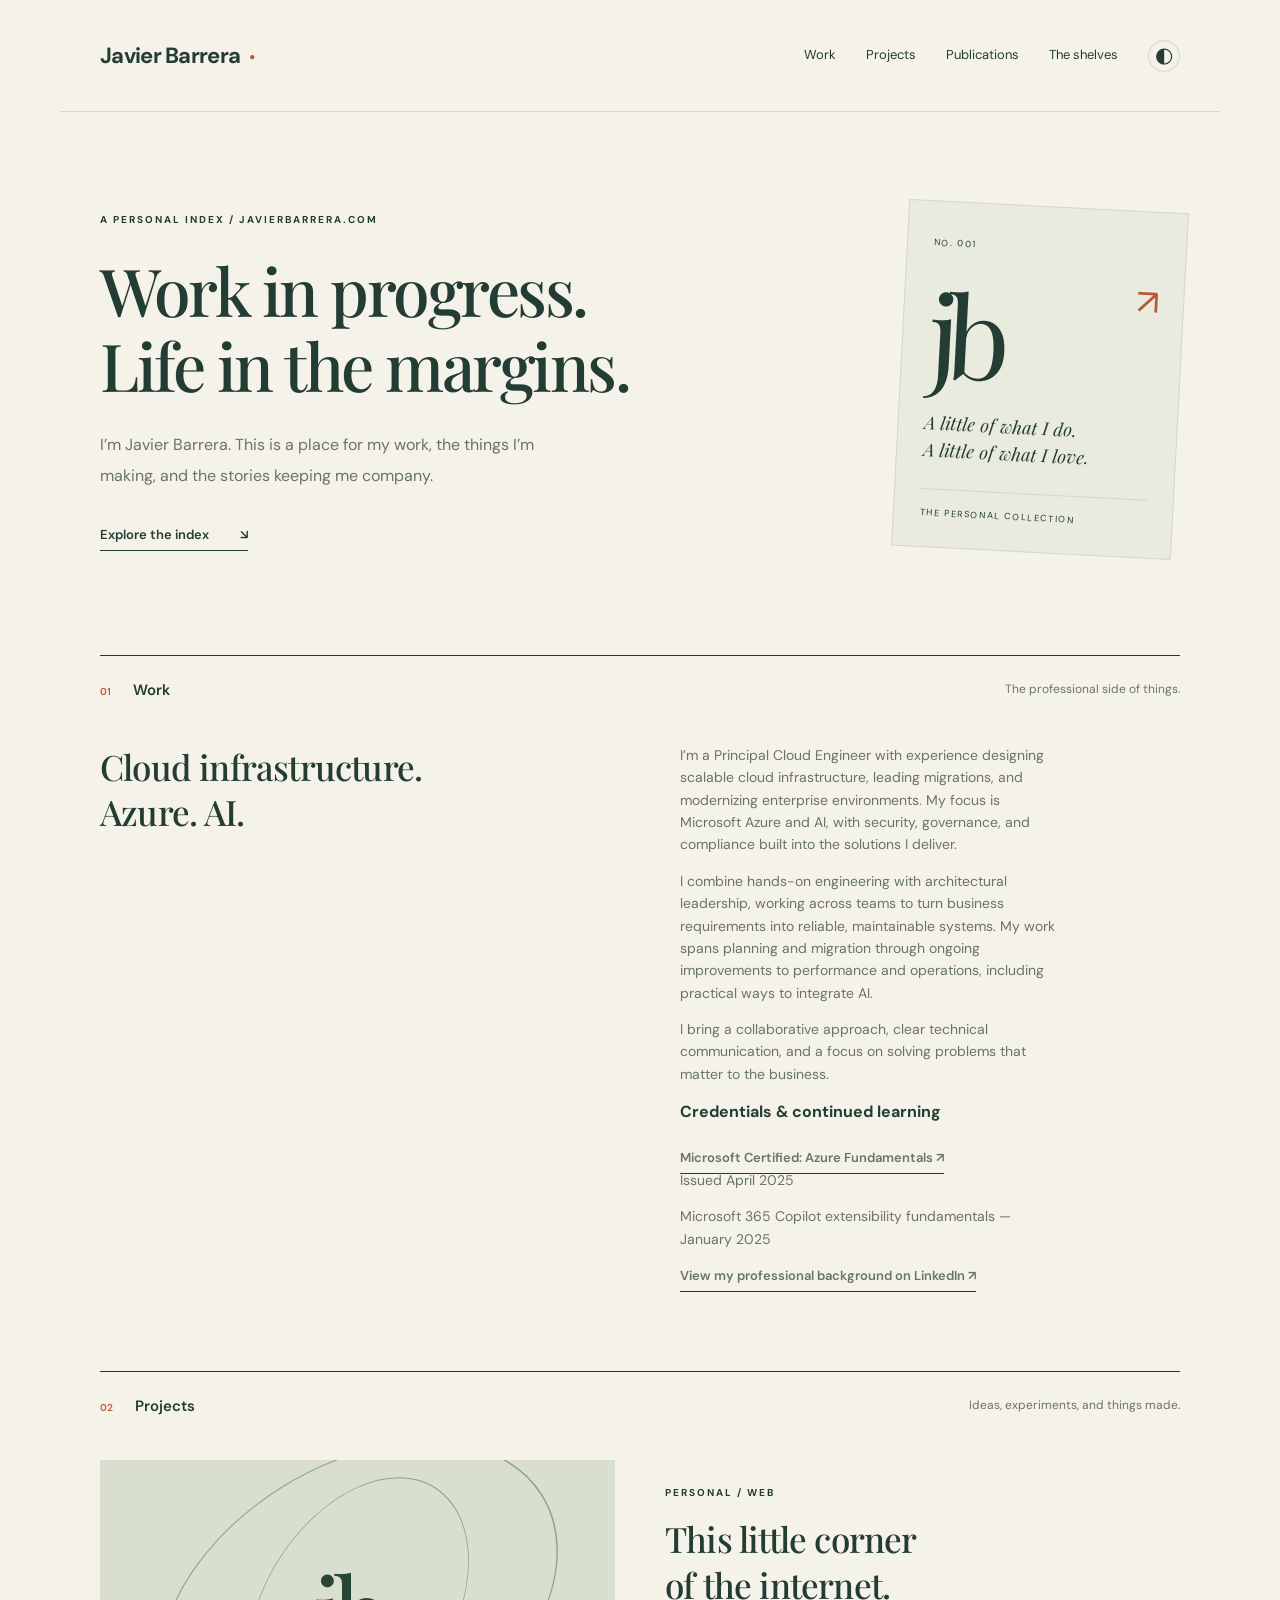
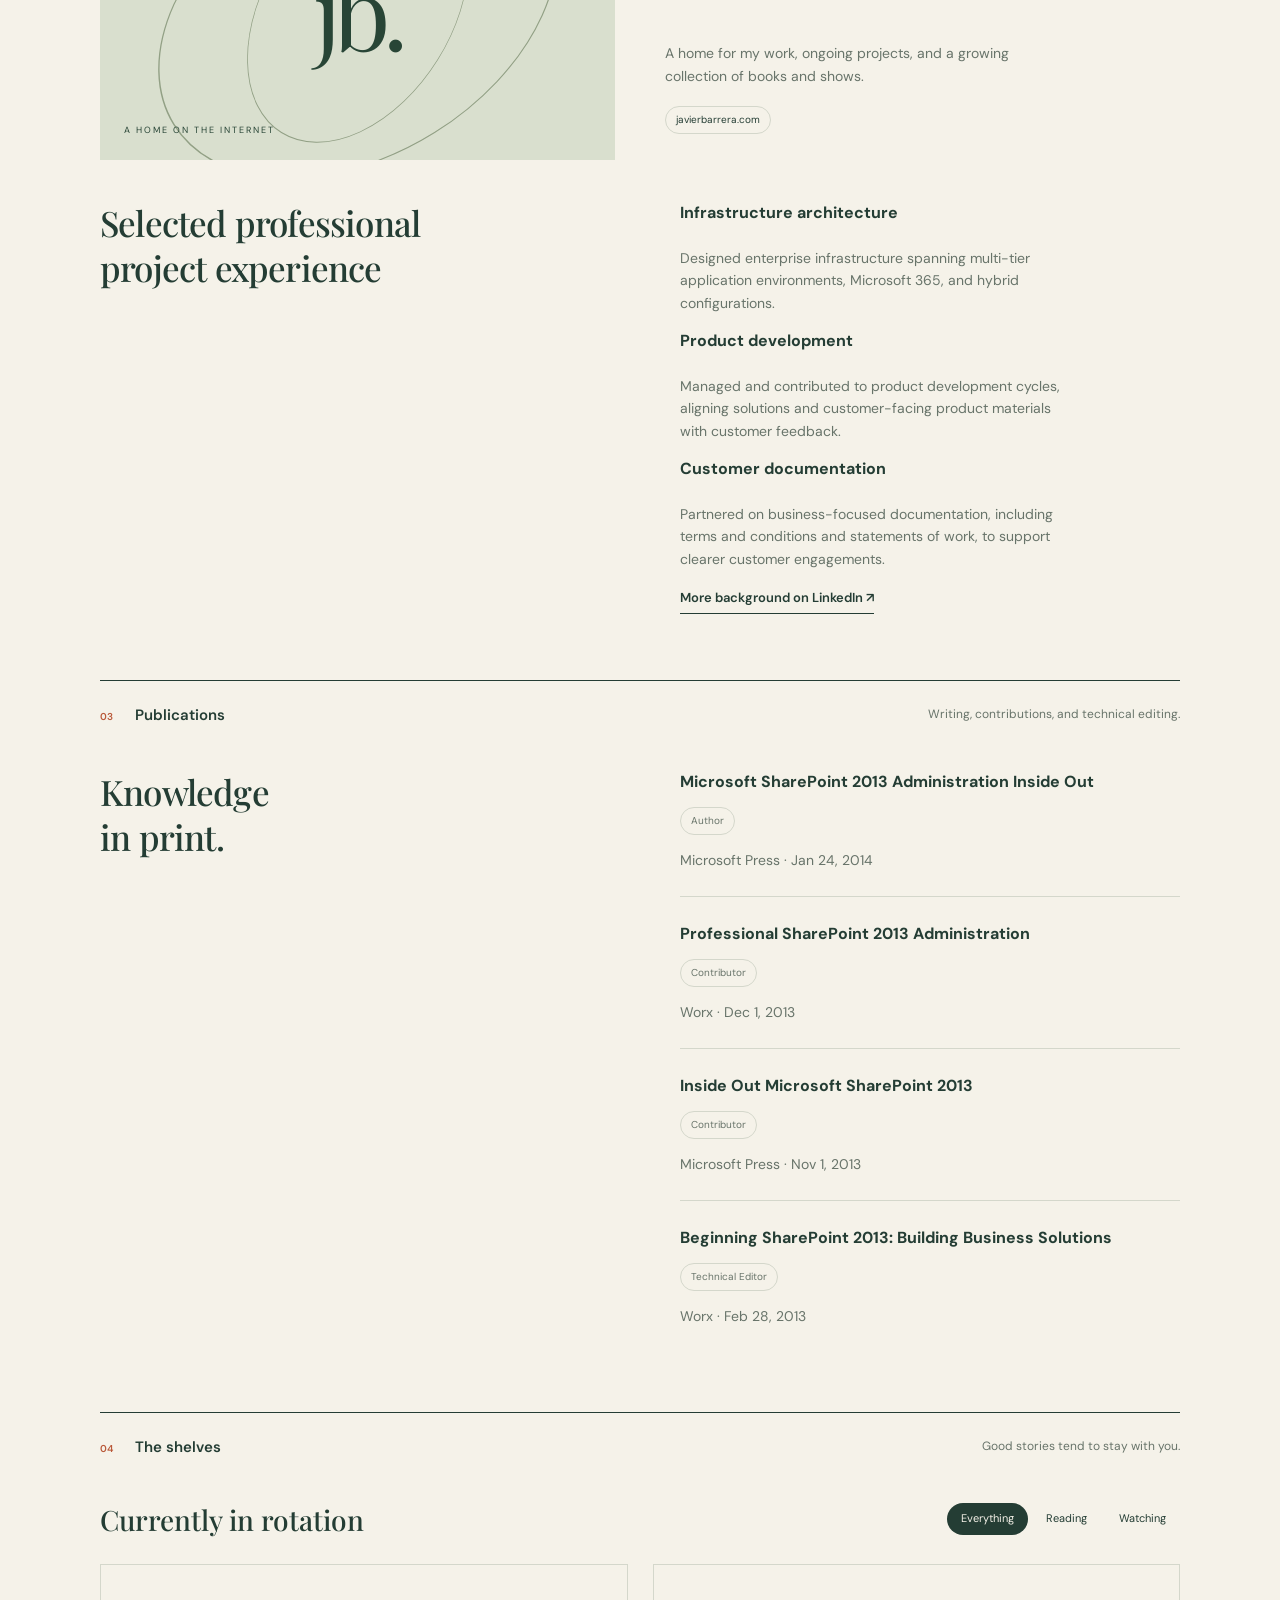
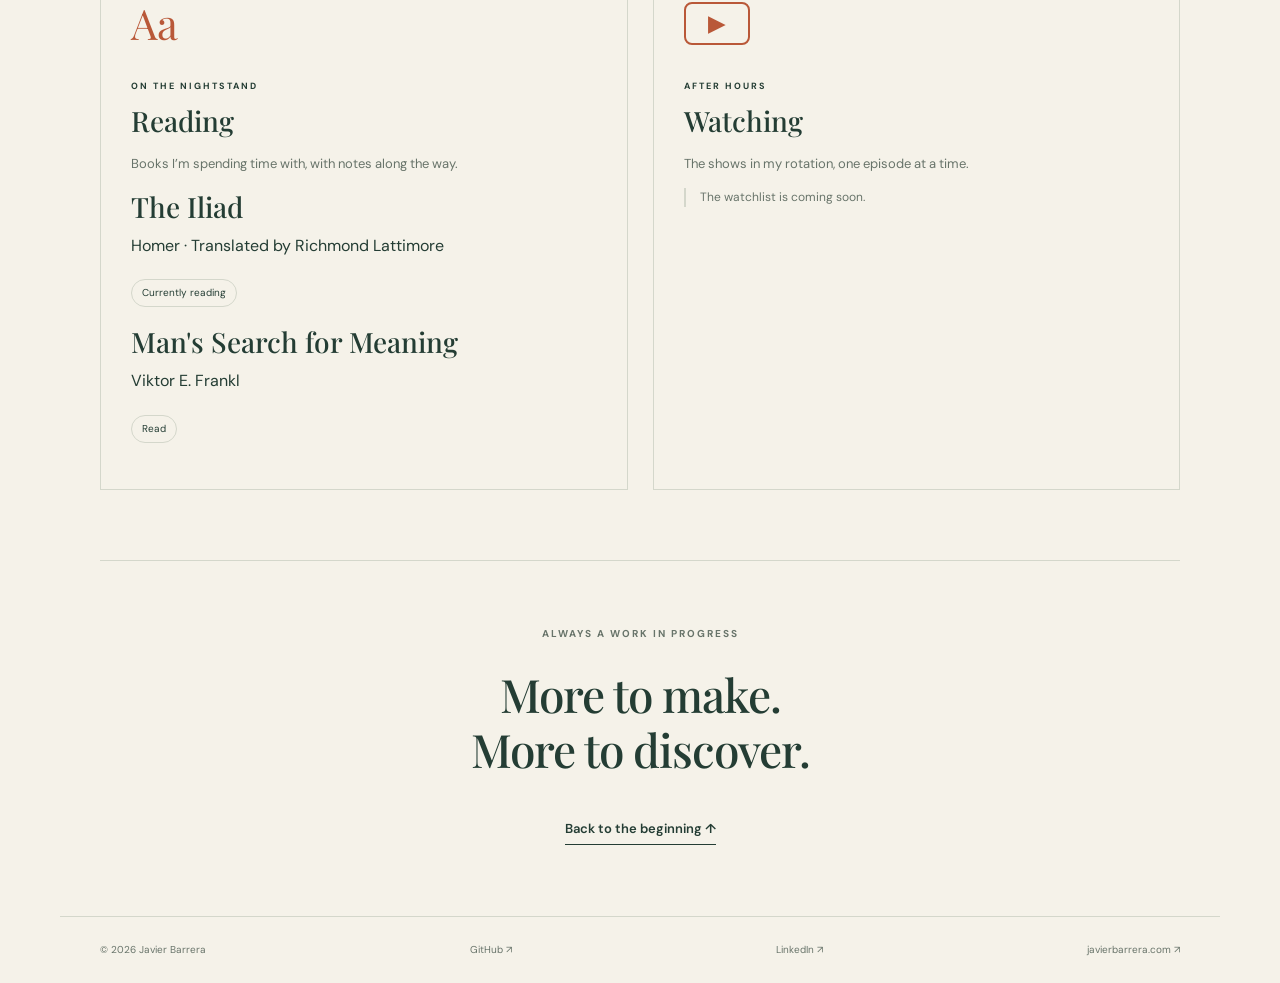
==== index.html @ b49c1e8a "Add The Iliad to Currently reading" ====
<!doctype html>
<html lang="en">
<head>
  <meta charset="utf-8">
  <meta name="viewport" content="width=device-width, initial-scale=1">
  <meta name="description" content="Javier Barrera’s personal corner of the internet. Work, projects, reading, and watching.">
  <meta name="theme-color" content="#f5f2e9">
  <link rel="canonical" href="https://javierbarrera.com/">
  <title>Javier Barrera — A personal index</title>
  <link rel="icon" href="favicon.svg" type="image/svg+xml">
  <link rel="stylesheet" href="style.css">
</head>
<body>
  <a class="skip" href="#main">Skip to content</a>
  <header class="wrap header"><a class="wordmark" href="#">Javier Barrera<span class="dot">●</span></a><nav aria-label="Main"><a href="#work">Work</a><a href="#projects">Projects</a><a href="#publications">Publications</a><a href="#shelves">The shelves</a><button id="theme" aria-label="Switch color theme" type="button">◐</button></nav></header>
  <main id="main" class="wrap">
    <section class="hero" aria-labelledby="intro"><div><p class="eyebrow">A PERSONAL INDEX / JAVIERBARRERA.COM</p><h1 id="intro">Work in progress.<br>Life in the margins.</h1><p class="intro">I’m Javier Barrera. This is a place for my work, the things I’m making, and the stories keeping me company.</p><a class="text-link" href="#projects">Explore the index <span aria-hidden="true">↘</span></a></div><aside class="note"><span class="note-number">NO. 001</span><div class="monogram" aria-hidden="true">jb<span>↗</span></div><p>A little of what I do.<br>A little of what I love.</p><span class="note-bottom">THE PERSONAL COLLECTION</span></aside></section>
    <section id="work" class="section"><div class="section-top"><h2><span>01</span> Work</h2><p>The professional side of things.</p></div><div class="work-body"><h3>Cloud infrastructure.<br>Azure. AI.</h3><div><p>I’m a Principal Cloud Engineer with experience designing scalable cloud infrastructure, leading migrations, and modernizing enterprise environments. My focus is Microsoft Azure and AI, with security, governance, and compliance built into the solutions I deliver.</p><p>I combine hands-on engineering with architectural leadership, working across teams to turn business requirements into reliable, maintainable systems. My work spans planning and migration through ongoing improvements to performance and operations, including practical ways to integrate AI.</p><p>I bring a collaborative approach, clear technical communication, and a focus on solving problems that matter to the business.</p><h4>Credentials &amp; continued learning</h4><p><a class="text-link" href="https://learn.microsoft.com/api/credentials/share/en-us/JavierBarrera-0993/6BFBD1C9FB8B101A">Microsoft Certified: Azure Fundamentals ↗</a><br>Issued April 2025</p><p>Microsoft 365 Copilot extensibility fundamentals — January 2025</p><p><a class="text-link" href="https://www.linkedin.com/in/javierbarrera/">View my professional background on LinkedIn ↗</a></p></div></div></section>
    <section id="projects" class="section"><div class="section-top"><h2><span>02</span> Projects</h2><p>Ideas, experiments, and things made.</p></div><article class="project"><div class="project-art" aria-hidden="true"><span class="orbit one"></span><span class="orbit two"></span><span class="project-letter">jb.</span><span class="art-caption">A HOME ON THE INTERNET</span></div><div class="project-copy"><p class="eyebrow">PERSONAL / WEB</p><h3>This little corner<br>of the internet.</h3><p>A home for my work, ongoing projects, and a growing collection of books and shows.</p><span class="tag">javierbarrera.com</span></div></article><div class="work-body" style="margin-top:40px"><h3>Selected professional<br>project experience</h3><div><h4>Infrastructure architecture</h4><p>Designed enterprise infrastructure spanning multi-tier application environments, Microsoft 365, and hybrid configurations.</p><h4>Product development</h4><p>Managed and contributed to product development cycles, aligning solutions and customer-facing product materials with customer feedback.</p><h4>Customer documentation</h4><p>Partnered on business-focused documentation, including terms and conditions and statements of work, to support clearer customer engagements.</p><a class="text-link" href="https://www.linkedin.com/in/javierbarrera/">More background on LinkedIn ↗</a></div></div></section>
    <section id="publications" class="section"><div class="section-top"><h2><span>03</span> Publications</h2><p>Writing, contributions, and technical editing.</p></div><div class="work-body"><h3>Knowledge<br>in print.</h3><div><article><h4 style="margin-bottom:8px">Microsoft SharePoint 2013 Administration Inside Out</h4><p><span class="tag">Author</span></p><p>Microsoft Press · <time datetime="2014-01-24">Jan 24, 2014</time></p></article><hr style="border:0;border-top:1px solid var(--line);margin:24px 0"><article><h4 style="margin-bottom:8px">Professional SharePoint 2013 Administration</h4><p><span class="tag">Contributor</span></p><p>Worx · <time datetime="2013-12-01">Dec 1, 2013</time></p></article><hr style="border:0;border-top:1px solid var(--line);margin:24px 0"><article><h4 style="margin-bottom:8px">Inside Out Microsoft SharePoint 2013</h4><p><span class="tag">Contributor</span></p><p>Microsoft Press · <time datetime="2013-11-01">Nov 1, 2013</time></p></article><hr style="border:0;border-top:1px solid var(--line);margin:24px 0"><article><h4 style="margin-bottom:8px">Beginning SharePoint 2013: Building Business Solutions</h4><p><span class="tag">Technical Editor</span></p><p>Worx · <time datetime="2013-02-28">Feb 28, 2013</time></p></article></div></div></section>
    <section id="shelves" class="section"><div class="section-top"><h2><span>04</span> The shelves</h2><p>Good stories tend to stay with you.</p></div><div class="shelf-heading"><h3>Currently in rotation</h3><div class="filters" role="group" aria-label="Filter shelves"><button type="button" class="active" data-filter="all" aria-pressed="true">Everything</button><button type="button" data-filter="reading" aria-pressed="false">Reading</button><button type="button" data-filter="watching" aria-pressed="false">Watching</button></div></div><div class="shelves"><article class="shelf" data-kind="reading"><div class="shelf-icon" aria-hidden="true">Aa</div><p class="eyebrow">ON THE NIGHTSTAND</p><h4>Reading</h4><p>Books I’m spending time with, with notes along the way.</p><article><h4 style="margin-bottom:8px">The Iliad</h4><p>Homer · Translated by Richmond Lattimore</p><p><span class="tag">Currently reading</span></p></article><article><h4 style="margin-bottom:8px">Man's Search for Meaning</h4><p>Viktor E. Frankl</p><p><span class="tag">Read</span></p></article></article><article class="shelf" data-kind="watching"><div class="shelf-icon screen" aria-hidden="true">▶</div><p class="eyebrow">AFTER HOURS</p><h4>Watching</h4><p>The shows in my rotation, one episode at a time.</p><p class="pending">The watchlist is coming soon.</p></article></div></section>
    <section class="closing"><p class="eyebrow">ALWAYS A WORK IN PROGRESS</p><h2>More to make.<br>More to discover.</h2><a class="text-link" href="#main">Back to the beginning ↑</a></section>
  </main>
  <footer class="wrap"><span>© <span id="year">2026</span> Javier Barrera</span><a href="https://github.com/jtbarrera">GitHub ↗</a><a href="https://www.linkedin.com/in/javierbarrera/">LinkedIn ↗</a><a href="https://javierbarrera.com">javierbarrera.com ↗</a></footer>
  <script src="script.js"></script>
</body>
</html>
---- style.css ----
@import url('https://fonts.googleapis.com/css2?family=DM+Sans:wght@400;500;600;700&family=Playfair+Display:ital,wght@0,500;0,600;1,500&display=swap');
:root{--paper:#f5f2e9;--ink:#243d34;--muted:#68746a;--line:#d4d7cb;--accent:#b95838;--soft:#e9ebdf;--serif:'Playfair Display',Georgia,serif;--sans:'DM Sans',Arial,sans-serif;color-scheme:light}
:root[data-theme=dark]{--paper:#17271f;--ink:#eeeadd;--muted:#afb8a9;--line:#405043;--accent:#e99b76;--soft:#253a2c;color-scheme:dark}
*{box-sizing:border-box}html{scroll-behavior:smooth;scroll-padding-top:28px}body{margin:0;background:var(--paper);color:var(--ink);font-family:var(--sans);line-height:1.6}a{color:inherit;text-decoration:none}button{font:inherit;color:inherit;cursor:pointer}a:focus-visible,button:focus-visible{outline:2px solid var(--accent);outline-offset:6px}.wrap{max-width:1160px;margin:auto;padding-inline:40px}.header{height:112px;display:flex;align-items:center;justify-content:space-between;border-bottom:1px solid var(--line)}.wordmark{font-weight:700;letter-spacing:-.7px;font-size:22px}.dot{font-size:10px;color:var(--accent);margin-left:9px;vertical-align:middle}nav{display:flex;gap:30px;align-items:center;font-size:13px}nav a:hover,.text-link:hover,footer a:hover{color:var(--accent)}#theme{background:none;border:1px solid var(--line);border-radius:50%;width:32px;height:32px;font-size:21px;line-height:1}.hero{padding-block:94px 102px;display:grid;grid-template-columns:1fr 280px;gap:70px;align-items:center}.eyebrow{font-size:10px;font-weight:700;letter-spacing:2px;margin:0 0 25px}h1,h2,h3,h4,p{margin-top:0}h1{font-family:var(--serif);font-weight:500;font-size:clamp(42px,5.3vw,66px);line-height:1.13;letter-spacing:-2.5px;margin-bottom:28px}.intro{font-size:16px;max-width:480px;color:var(--muted);line-height:1.9;margin-bottom:30px}.text-link{font-size:13px;font-weight:600;border-bottom:1px solid var(--ink);padding-bottom:7px}.text-link span{margin-left:28px}.note{background:var(--soft);padding:26px;transform:rotate(3deg);position:relative;min-height:330px;border:1px solid var(--line)}.note-number,.note-bottom{font-size:9px;letter-spacing:1.6px}.monogram{font-family:var(--serif);font-size:112px;letter-spacing:-12px;line-height:1.4}.monogram span{font-family:var(--sans);font-size:36px;letter-spacing:0;position:absolute;right:25px;top:65px;color:var(--accent)}.note p{font-family:var(--serif);font-style:italic;font-size:18px;line-height:1.5;margin-bottom:25px}.note-bottom{display:block;border-top:1px solid var(--line);padding-top:16px}.section{border-top:1px solid var(--ink);padding-top:22px;padding-bottom:70px}.section-top{display:flex;justify-content:space-between;align-items:center;margin-bottom:42px}.section-top h2{font-size:15px;font-weight:600;margin:0}.section-top h2 span{color:var(--accent);font-size:10px;margin-right:18px}.section-top>p{color:var(--muted);font-size:12px;margin:0}.work-body{display:grid;grid-template-columns:1fr 1fr;gap:80px}.work-body h3,.project-copy h3{font:500 35px/1.3 var(--serif);letter-spacing:-.8px}.work-body p,.project-copy>p:not(.eyebrow){font-size:14px;color:var(--muted);max-width:380px}.pending{font-size:12px!important;color:var(--muted);border-left:2px solid var(--line);padding-left:14px}.project{display:grid;grid-template-columns:1fr 1fr;gap:50px;align-items:center}.project-art{height:300px;position:relative;overflow:hidden;background:#d9dfce;color:#284536;display:grid;place-items:center}.project-letter{font:100px var(--serif);letter-spacing:-7px;z-index:1}.orbit{position:absolute;width:290px;height:290px;border:1px solid #92a085;border-radius:50%;transform:rotate(-32deg) scaleX(1.5)}.orbit.two{transform:rotate(32deg) scaleX(.65)}.art-caption{position:absolute;bottom:22px;left:24px;font-size:9px;letter-spacing:2px}.project-copy .eyebrow{margin-bottom:15px}.tag{display:inline-block;font-size:10px;border:1px solid var(--line);padding:5px 10px;border-radius:20px;margin-top:5px}.small-note{font-size:12px;color:var(--muted);margin:22px 0 0}.shelf-heading{display:flex;justify-content:space-between;align-items:center;margin-bottom:26px}.shelf-heading h3{font:500 28px var(--serif);margin:0}.filters{display:flex;gap:4px}.filters button{background:none;border:0;border-radius:25px;padding:7px 14px;font-size:11px}.filters button.active{background:var(--ink);color:var(--paper)}.shelves{display:grid;grid-template-columns:1fr 1fr;gap:25px}.shelf{padding:30px;border:1px solid var(--line)}.shelf-icon{font:42px var(--serif);color:var(--accent);margin-bottom:34px;height:50px}.shelf-icon.screen{font:23px var(--sans);border:2px solid var(--accent);width:66px;height:43px;border-radius:8px;text-align:center;line-height:38px;margin-top:7px}.shelf .eyebrow{font-size:9px;margin-bottom:9px}.shelf h4{font:500 28px var(--serif);margin-bottom:15px}.shelf>p:not(.eyebrow){font-size:13px;color:var(--muted);max-width:330px}.shelf[hidden]{display:none}.closing{border-top:1px solid var(--line);padding:65px 0 75px;text-align:center}.closing h2{font:500 46px/1.2 var(--serif);letter-spacing:-1px}.closing .eyebrow{color:var(--muted)}footer{border-top:1px solid var(--line);padding-block:25px;display:flex;justify-content:space-between;gap:20px;font-size:10px;color:var(--muted)}.skip{position:absolute;top:-100px;left:15px;background:var(--ink);color:var(--paper);padding:12px;z-index:2}.skip:focus{top:12px}
@media(max-width:760px){.wrap{padding-inline:24px}.header{height:90px}.wordmark{font-size:18px}nav{gap:15px;font-size:11px}.hero{padding-block:60px;grid-template-columns:1fr;gap:45px}h1{letter-spacing:-1.5px}.note{max-width:300px;justify-self:center;width:100%;min-height:310px}.section-top{align-items:flex-start;gap:20px;margin-bottom:30px}.section-top>p{text-align:right;max-width:150px}.work-body,.project{grid-template-columns:1fr;gap:20px}.work-body h3{margin-bottom:6px}.section{padding-bottom:48px}.shelf-heading{align-items:flex-start;flex-direction:column;gap:20px}.shelves{gap:15px}.shelf{padding:20px}.closing h2{font-size:38px}footer{flex-wrap:wrap}footer>span:nth-child(2){display:none}}
@media(max-width:420px){nav{gap:10px}nav a:nth-child(2){display:none}.shelves{grid-template-columns:1fr}}
@media(prefers-reduced-motion:reduce){html{scroll-behavior:auto}}

@media(max-width:600px){.header{height:auto;min-height:112px;flex-wrap:wrap;gap:12px;padding-block:20px}.header nav{width:100%;justify-content:space-between;gap:10px}}
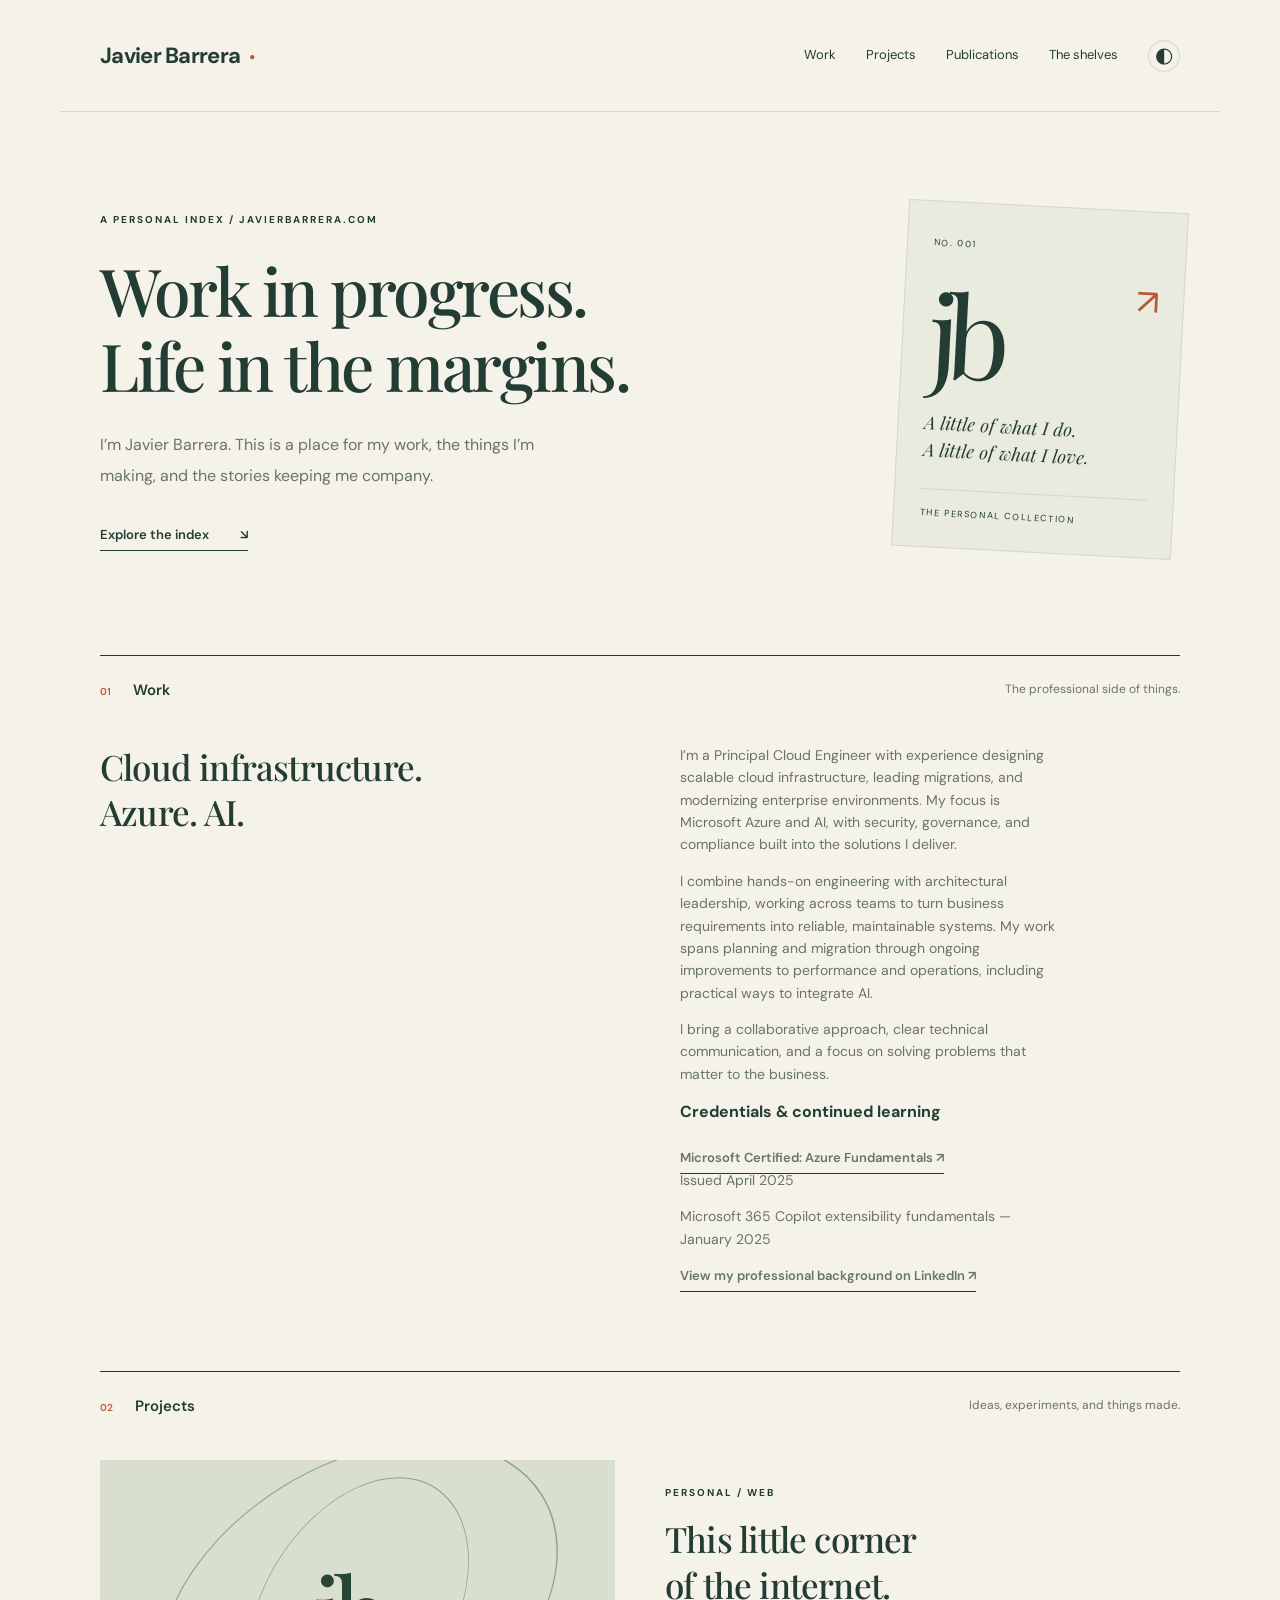
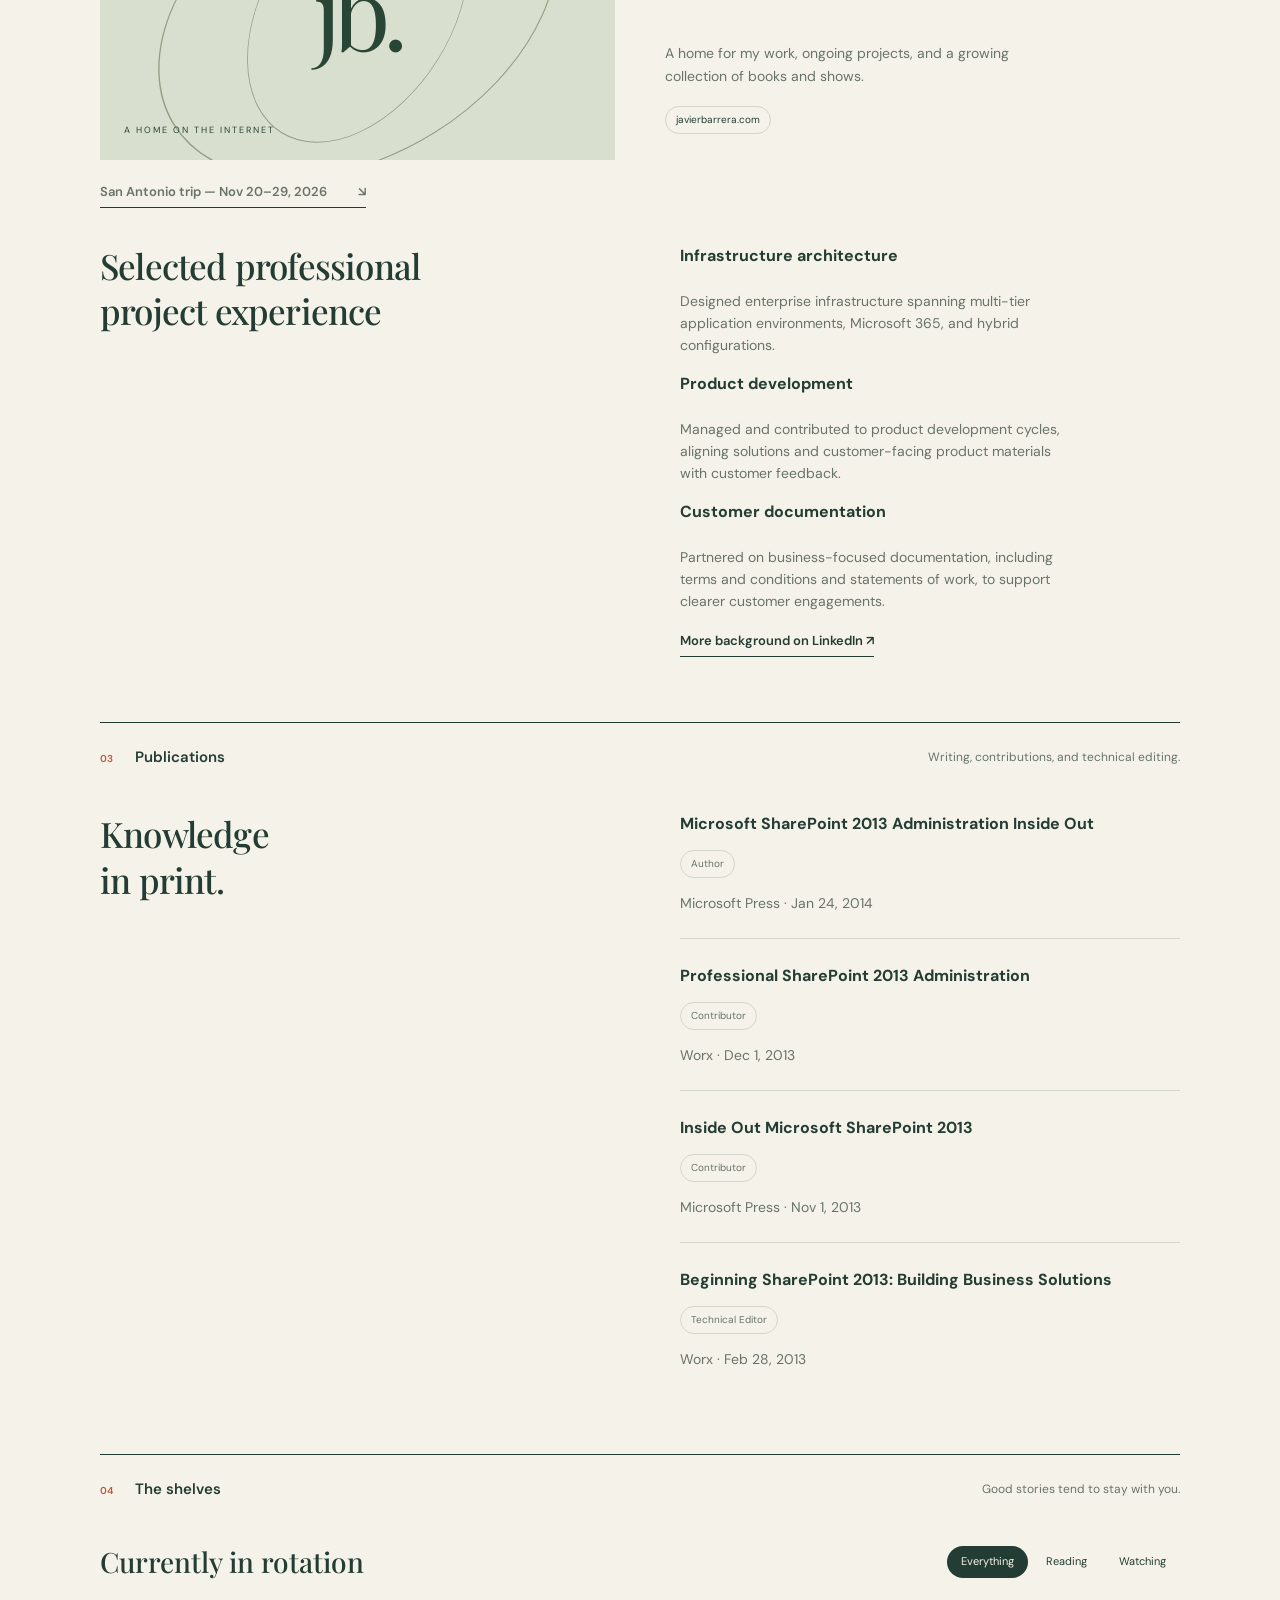
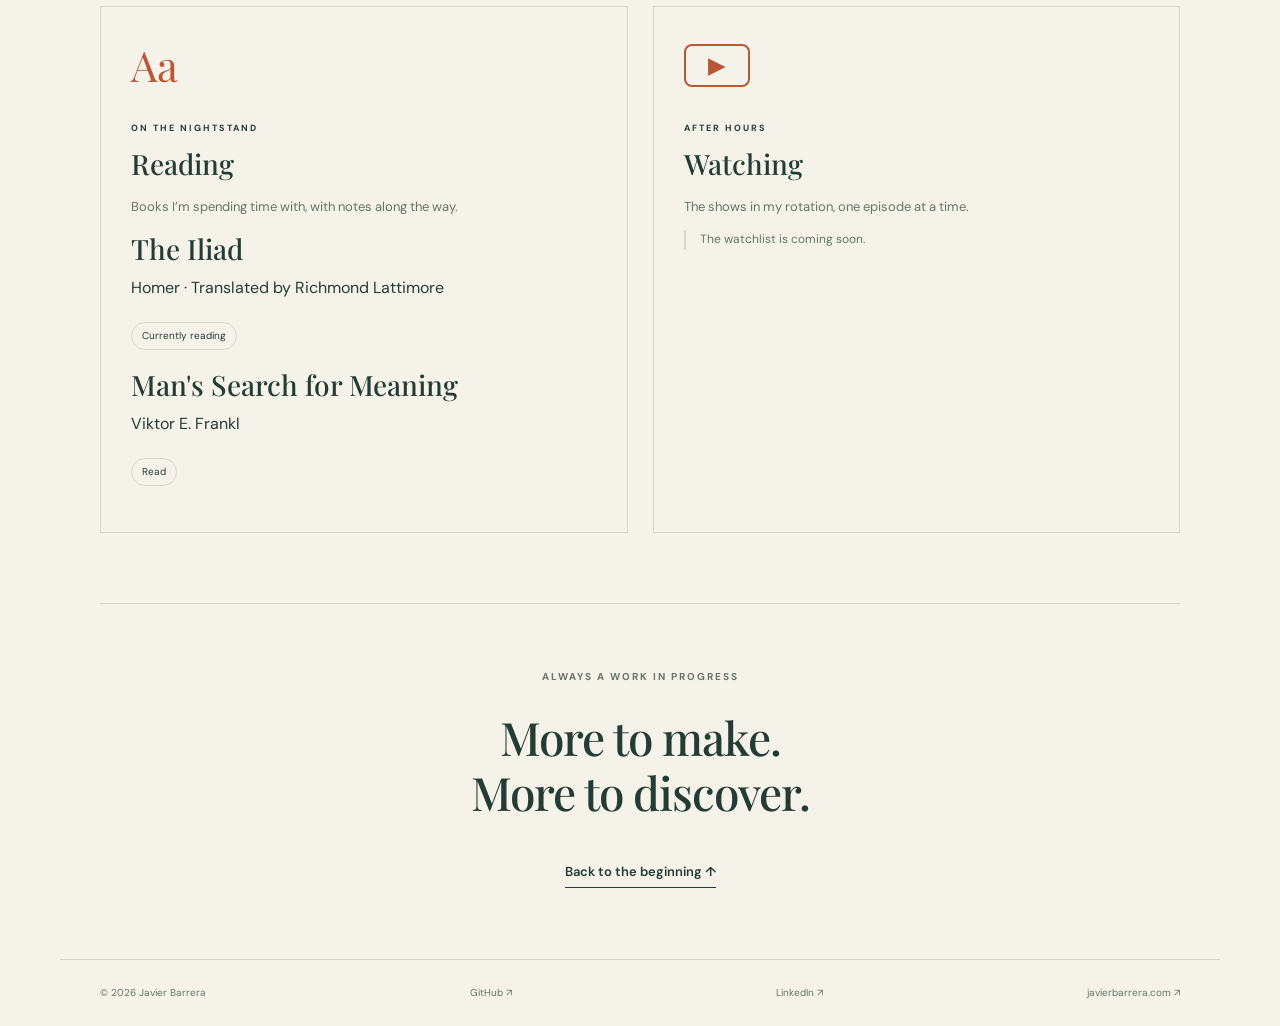
==== commit e1921962: "Add San Antonio trip page and link from home page" ====
--- a/index.html
+++ b/index.html
@@ -16,7 +16,7 @@
   <main id="main" class="wrap">
     <section class="hero" aria-labelledby="intro"><div><p class="eyebrow">A PERSONAL INDEX / JAVIERBARRERA.COM</p><h1 id="intro">Work in progress.<br>Life in the margins.</h1><p class="intro">I’m Javier Barrera. This is a place for my work, the things I’m making, and the stories keeping me company.</p><a class="text-link" href="#projects">Explore the index <span aria-hidden="true">↘</span></a></div><aside class="note"><span class="note-number">NO. 001</span><div class="monogram" aria-hidden="true">jb<span>↗</span></div><p>A little of what I do.<br>A little of what I love.</p><span class="note-bottom">THE PERSONAL COLLECTION</span></aside></section>
     <section id="work" class="section"><div class="section-top"><h2><span>01</span> Work</h2><p>The professional side of things.</p></div><div class="work-body"><h3>Cloud infrastructure.<br>Azure. AI.</h3><div><p>I’m a Principal Cloud Engineer with experience designing scalable cloud infrastructure, leading migrations, and modernizing enterprise environments. My focus is Microsoft Azure and AI, with security, governance, and compliance built into the solutions I deliver.</p><p>I combine hands-on engineering with architectural leadership, working across teams to turn business requirements into reliable, maintainable systems. My work spans planning and migration through ongoing improvements to performance and operations, including practical ways to integrate AI.</p><p>I bring a collaborative approach, clear technical communication, and a focus on solving problems that matter to the business.</p><h4>Credentials &amp; continued learning</h4><p><a class="text-link" href="https://learn.microsoft.com/api/credentials/share/en-us/JavierBarrera-0993/6BFBD1C9FB8B101A">Microsoft Certified: Azure Fundamentals ↗</a><br>Issued April 2025</p><p>Microsoft 365 Copilot extensibility fundamentals — January 2025</p><p><a class="text-link" href="https://www.linkedin.com/in/javierbarrera/">View my professional background on LinkedIn ↗</a></p></div></div></section>
-    <section id="projects" class="section"><div class="section-top"><h2><span>02</span> Projects</h2><p>Ideas, experiments, and things made.</p></div><article class="project"><div class="project-art" aria-hidden="true"><span class="orbit one"></span><span class="orbit two"></span><span class="project-letter">jb.</span><span class="art-caption">A HOME ON THE INTERNET</span></div><div class="project-copy"><p class="eyebrow">PERSONAL / WEB</p><h3>This little corner<br>of the internet.</h3><p>A home for my work, ongoing projects, and a growing collection of books and shows.</p><span class="tag">javierbarrera.com</span></div></article><div class="work-body" style="margin-top:40px"><h3>Selected professional<br>project experience</h3><div><h4>Infrastructure architecture</h4><p>Designed enterprise infrastructure spanning multi-tier application environments, Microsoft 365, and hybrid configurations.</p><h4>Product development</h4><p>Managed and contributed to product development cycles, aligning solutions and customer-facing product materials with customer feedback.</p><h4>Customer documentation</h4><p>Partnered on business-focused documentation, including terms and conditions and statements of work, to support clearer customer engagements.</p><a class="text-link" href="https://www.linkedin.com/in/javierbarrera/">More background on LinkedIn ↗</a></div></div></section>
+    <section id="projects" class="section"><div class="section-top"><h2><span>02</span> Projects</h2><p>Ideas, experiments, and things made.</p></div><article class="project"><div class="project-art" aria-hidden="true"><span class="orbit one"></span><span class="orbit two"></span><span class="project-letter">jb.</span><span class="art-caption">A HOME ON THE INTERNET</span></div><div class="project-copy"><p class="eyebrow">PERSONAL / WEB</p><h3>This little corner<br>of the internet.</h3><p>A home for my work, ongoing projects, and a growing collection of books and shows.</p><span class="tag">javierbarrera.com</span></div></article><p class="small-note"><a class="text-link" href="san-antonio-trip.html">San Antonio trip — Nov 20–29, 2026 <span aria-hidden="true">↘</span></a></p><div class="work-body" style="margin-top:40px"><h3>Selected professional<br>project experience</h3><div><h4>Infrastructure architecture</h4><p>Designed enterprise infrastructure spanning multi-tier application environments, Microsoft 365, and hybrid configurations.</p><h4>Product development</h4><p>Managed and contributed to product development cycles, aligning solutions and customer-facing product materials with customer feedback.</p><h4>Customer documentation</h4><p>Partnered on business-focused documentation, including terms and conditions and statements of work, to support clearer customer engagements.</p><a class="text-link" href="https://www.linkedin.com/in/javierbarrera/">More background on LinkedIn ↗</a></div></div></section>
     <section id="publications" class="section"><div class="section-top"><h2><span>03</span> Publications</h2><p>Writing, contributions, and technical editing.</p></div><div class="work-body"><h3>Knowledge<br>in print.</h3><div><article><h4 style="margin-bottom:8px">Microsoft SharePoint 2013 Administration Inside Out</h4><p><span class="tag">Author</span></p><p>Microsoft Press · <time datetime="2014-01-24">Jan 24, 2014</time></p></article><hr style="border:0;border-top:1px solid var(--line);margin:24px 0"><article><h4 style="margin-bottom:8px">Professional SharePoint 2013 Administration</h4><p><span class="tag">Contributor</span></p><p>Worx · <time datetime="2013-12-01">Dec 1, 2013</time></p></article><hr style="border:0;border-top:1px solid var(--line);margin:24px 0"><article><h4 style="margin-bottom:8px">Inside Out Microsoft SharePoint 2013</h4><p><span class="tag">Contributor</span></p><p>Microsoft Press · <time datetime="2013-11-01">Nov 1, 2013</time></p></article><hr style="border:0;border-top:1px solid var(--line);margin:24px 0"><article><h4 style="margin-bottom:8px">Beginning SharePoint 2013: Building Business Solutions</h4><p><span class="tag">Technical Editor</span></p><p>Worx · <time datetime="2013-02-28">Feb 28, 2013</time></p></article></div></div></section>
     <section id="shelves" class="section"><div class="section-top"><h2><span>04</span> The shelves</h2><p>Good stories tend to stay with you.</p></div><div class="shelf-heading"><h3>Currently in rotation</h3><div class="filters" role="group" aria-label="Filter shelves"><button type="button" class="active" data-filter="all" aria-pressed="true">Everything</button><button type="button" data-filter="reading" aria-pressed="false">Reading</button><button type="button" data-filter="watching" aria-pressed="false">Watching</button></div></div><div class="shelves"><article class="shelf" data-kind="reading"><div class="shelf-icon" aria-hidden="true">Aa</div><p class="eyebrow">ON THE NIGHTSTAND</p><h4>Reading</h4><p>Books I’m spending time with, with notes along the way.</p><article><h4 style="margin-bottom:8px">The Iliad</h4><p>Homer · Translated by Richmond Lattimore</p><p><span class="tag">Currently reading</span></p></article><article><h4 style="margin-bottom:8px">Man's Search for Meaning</h4><p>Viktor E. Frankl</p><p><span class="tag">Read</span></p></article></article><article class="shelf" data-kind="watching"><div class="shelf-icon screen" aria-hidden="true">▶</div><p class="eyebrow">AFTER HOURS</p><h4>Watching</h4><p>The shows in my rotation, one episode at a time.</p><p class="pending">The watchlist is coming soon.</p></article></div></section>
     <section class="closing"><p class="eyebrow">ALWAYS A WORK IN PROGRESS</p><h2>More to make.<br>More to discover.</h2><a class="text-link" href="#main">Back to the beginning ↑</a></section>
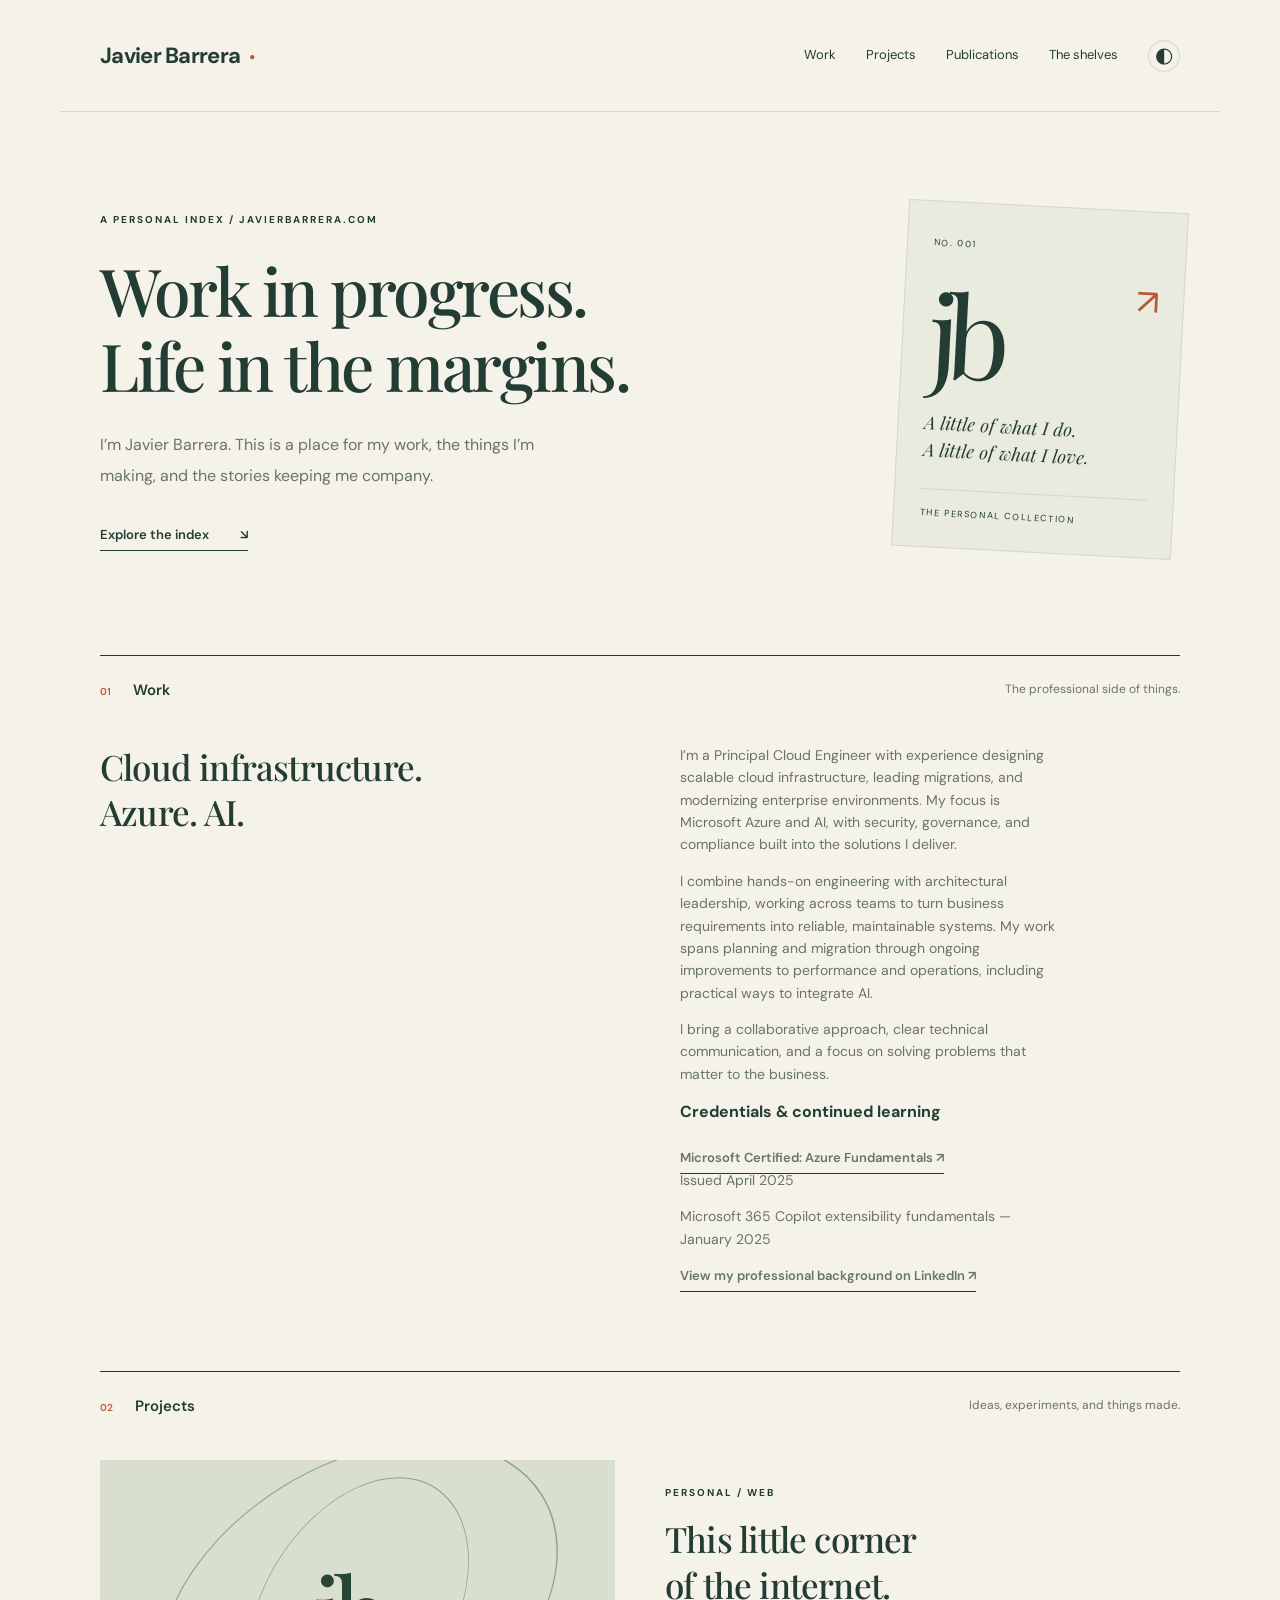
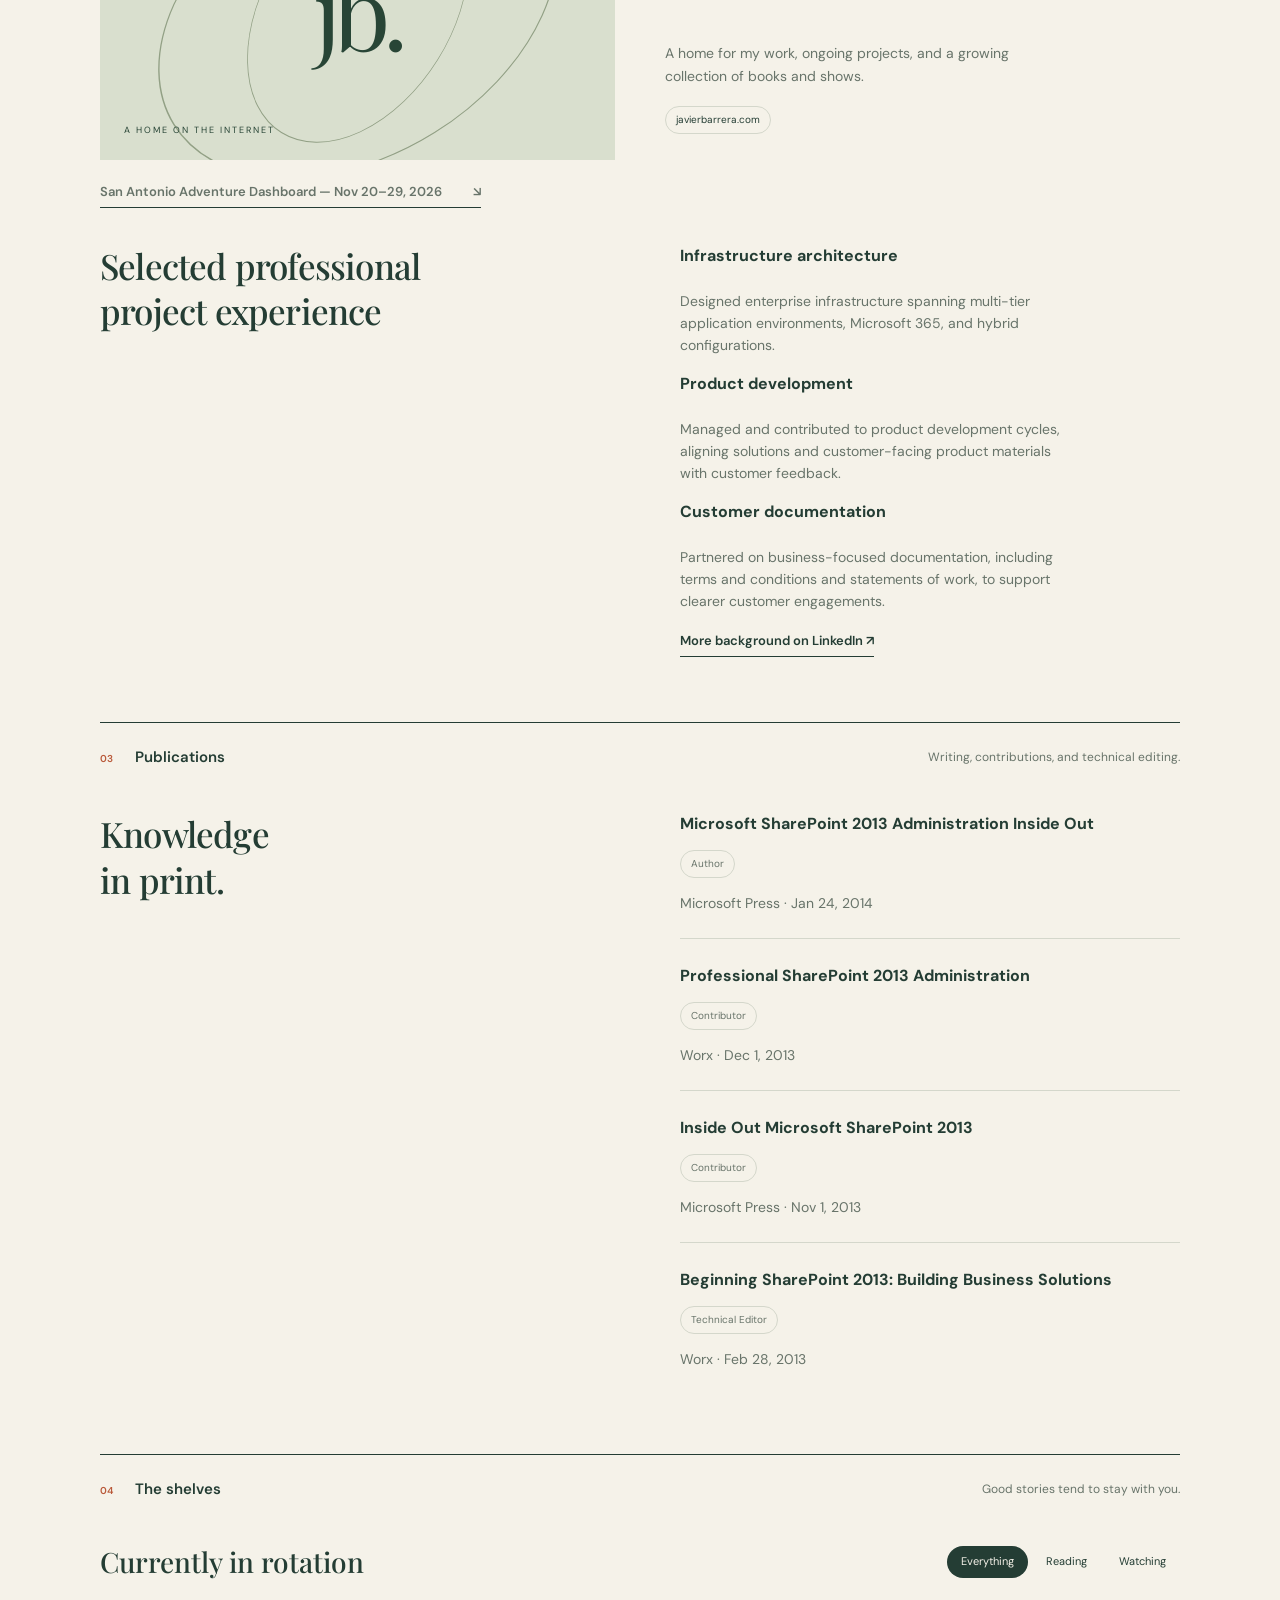
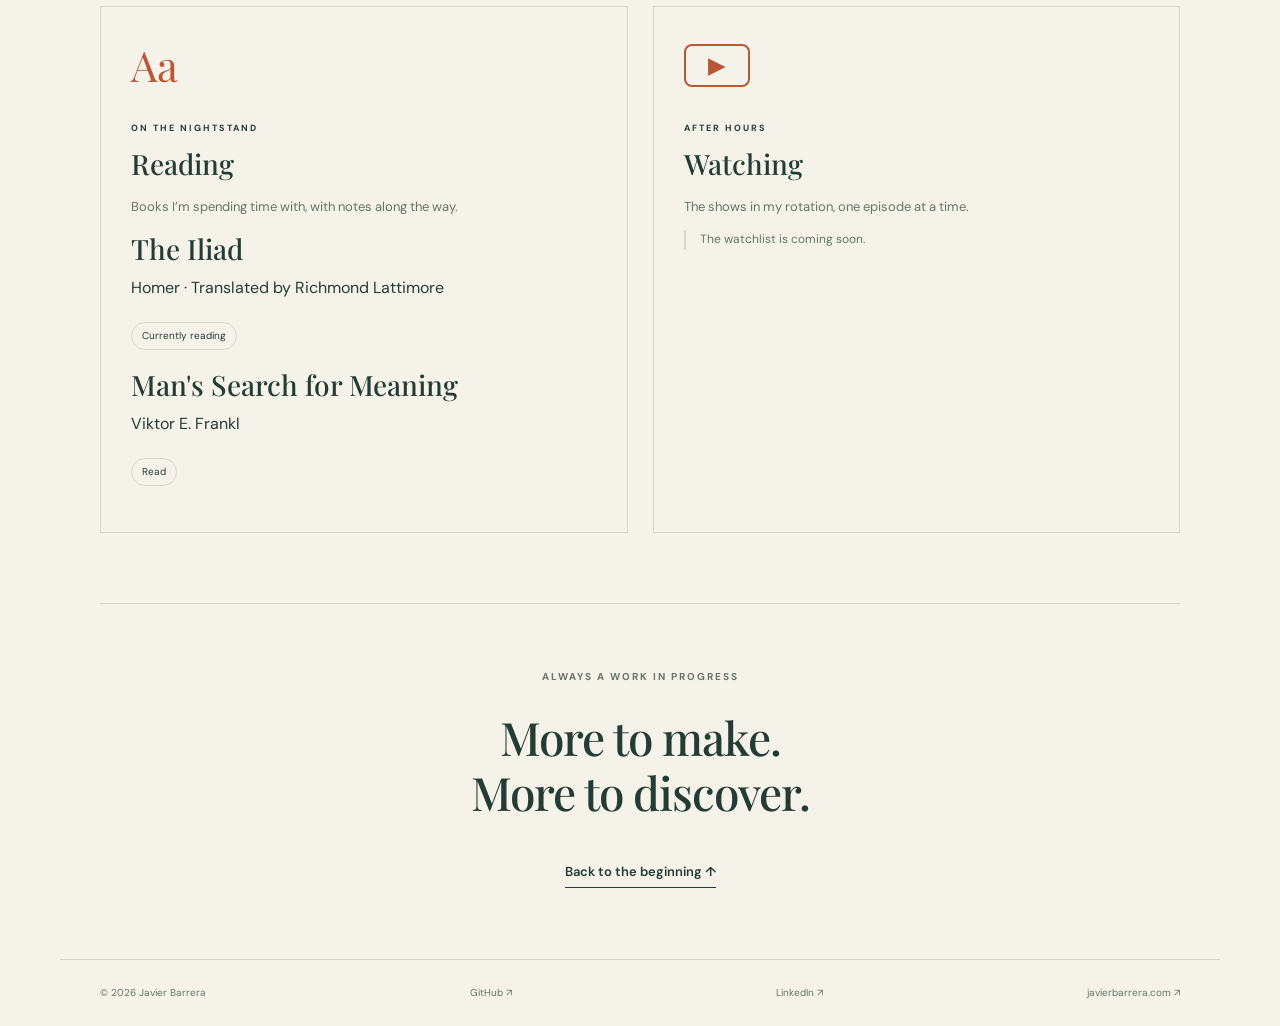
==== commit 14789214: "Link San Antonio adventure dashboard from personal homepage" ====
--- a/index.html
+++ b/index.html
@@ -16,7 +16,7 @@
   <main id="main" class="wrap">
     <section class="hero" aria-labelledby="intro"><div><p class="eyebrow">A PERSONAL INDEX / JAVIERBARRERA.COM</p><h1 id="intro">Work in progress.<br>Life in the margins.</h1><p class="intro">I’m Javier Barrera. This is a place for my work, the things I’m making, and the stories keeping me company.</p><a class="text-link" href="#projects">Explore the index <span aria-hidden="true">↘</span></a></div><aside class="note"><span class="note-number">NO. 001</span><div class="monogram" aria-hidden="true">jb<span>↗</span></div><p>A little of what I do.<br>A little of what I love.</p><span class="note-bottom">THE PERSONAL COLLECTION</span></aside></section>
     <section id="work" class="section"><div class="section-top"><h2><span>01</span> Work</h2><p>The professional side of things.</p></div><div class="work-body"><h3>Cloud infrastructure.<br>Azure. AI.</h3><div><p>I’m a Principal Cloud Engineer with experience designing scalable cloud infrastructure, leading migrations, and modernizing enterprise environments. My focus is Microsoft Azure and AI, with security, governance, and compliance built into the solutions I deliver.</p><p>I combine hands-on engineering with architectural leadership, working across teams to turn business requirements into reliable, maintainable systems. My work spans planning and migration through ongoing improvements to performance and operations, including practical ways to integrate AI.</p><p>I bring a collaborative approach, clear technical communication, and a focus on solving problems that matter to the business.</p><h4>Credentials &amp; continued learning</h4><p><a class="text-link" href="https://learn.microsoft.com/api/credentials/share/en-us/JavierBarrera-0993/6BFBD1C9FB8B101A">Microsoft Certified: Azure Fundamentals ↗</a><br>Issued April 2025</p><p>Microsoft 365 Copilot extensibility fundamentals — January 2025</p><p><a class="text-link" href="https://www.linkedin.com/in/javierbarrera/">View my professional background on LinkedIn ↗</a></p></div></div></section>
-    <section id="projects" class="section"><div class="section-top"><h2><span>02</span> Projects</h2><p>Ideas, experiments, and things made.</p></div><article class="project"><div class="project-art" aria-hidden="true"><span class="orbit one"></span><span class="orbit two"></span><span class="project-letter">jb.</span><span class="art-caption">A HOME ON THE INTERNET</span></div><div class="project-copy"><p class="eyebrow">PERSONAL / WEB</p><h3>This little corner<br>of the internet.</h3><p>A home for my work, ongoing projects, and a growing collection of books and shows.</p><span class="tag">javierbarrera.com</span></div></article><p class="small-note"><a class="text-link" href="san-antonio-trip.html">San Antonio trip — Nov 20–29, 2026 <span aria-hidden="true">↘</span></a></p><div class="work-body" style="margin-top:40px"><h3>Selected professional<br>project experience</h3><div><h4>Infrastructure architecture</h4><p>Designed enterprise infrastructure spanning multi-tier application environments, Microsoft 365, and hybrid configurations.</p><h4>Product development</h4><p>Managed and contributed to product development cycles, aligning solutions and customer-facing product materials with customer feedback.</p><h4>Customer documentation</h4><p>Partnered on business-focused documentation, including terms and conditions and statements of work, to support clearer customer engagements.</p><a class="text-link" href="https://www.linkedin.com/in/javierbarrera/">More background on LinkedIn ↗</a></div></div></section>
+    <section id="projects" class="section"><div class="section-top"><h2><span>02</span> Projects</h2><p>Ideas, experiments, and things made.</p></div><article class="project"><div class="project-art" aria-hidden="true"><span class="orbit one"></span><span class="orbit two"></span><span class="project-letter">jb.</span><span class="art-caption">A HOME ON THE INTERNET</span></div><div class="project-copy"><p class="eyebrow">PERSONAL / WEB</p><h3>This little corner<br>of the internet.</h3><p>A home for my work, ongoing projects, and a growing collection of books and shows.</p><span class="tag">javierbarrera.com</span></div></article><p class="small-note"><a class="text-link" href="san-antonio-dashboard.html">San Antonio Adventure Dashboard — Nov 20–29, 2026 <span aria-hidden="true">↘</span></a></p><div class="work-body" style="margin-top:40px"><h3>Selected professional<br>project experience</h3><div><h4>Infrastructure architecture</h4><p>Designed enterprise infrastructure spanning multi-tier application environments, Microsoft 365, and hybrid configurations.</p><h4>Product development</h4><p>Managed and contributed to product development cycles, aligning solutions and customer-facing product materials with customer feedback.</p><h4>Customer documentation</h4><p>Partnered on business-focused documentation, including terms and conditions and statements of work, to support clearer customer engagements.</p><a class="text-link" href="https://www.linkedin.com/in/javierbarrera/">More background on LinkedIn ↗</a></div></div></section>
     <section id="publications" class="section"><div class="section-top"><h2><span>03</span> Publications</h2><p>Writing, contributions, and technical editing.</p></div><div class="work-body"><h3>Knowledge<br>in print.</h3><div><article><h4 style="margin-bottom:8px">Microsoft SharePoint 2013 Administration Inside Out</h4><p><span class="tag">Author</span></p><p>Microsoft Press · <time datetime="2014-01-24">Jan 24, 2014</time></p></article><hr style="border:0;border-top:1px solid var(--line);margin:24px 0"><article><h4 style="margin-bottom:8px">Professional SharePoint 2013 Administration</h4><p><span class="tag">Contributor</span></p><p>Worx · <time datetime="2013-12-01">Dec 1, 2013</time></p></article><hr style="border:0;border-top:1px solid var(--line);margin:24px 0"><article><h4 style="margin-bottom:8px">Inside Out Microsoft SharePoint 2013</h4><p><span class="tag">Contributor</span></p><p>Microsoft Press · <time datetime="2013-11-01">Nov 1, 2013</time></p></article><hr style="border:0;border-top:1px solid var(--line);margin:24px 0"><article><h4 style="margin-bottom:8px">Beginning SharePoint 2013: Building Business Solutions</h4><p><span class="tag">Technical Editor</span></p><p>Worx · <time datetime="2013-02-28">Feb 28, 2013</time></p></article></div></div></section>
     <section id="shelves" class="section"><div class="section-top"><h2><span>04</span> The shelves</h2><p>Good stories tend to stay with you.</p></div><div class="shelf-heading"><h3>Currently in rotation</h3><div class="filters" role="group" aria-label="Filter shelves"><button type="button" class="active" data-filter="all" aria-pressed="true">Everything</button><button type="button" data-filter="reading" aria-pressed="false">Reading</button><button type="button" data-filter="watching" aria-pressed="false">Watching</button></div></div><div class="shelves"><article class="shelf" data-kind="reading"><div class="shelf-icon" aria-hidden="true">Aa</div><p class="eyebrow">ON THE NIGHTSTAND</p><h4>Reading</h4><p>Books I’m spending time with, with notes along the way.</p><article><h4 style="margin-bottom:8px">The Iliad</h4><p>Homer · Translated by Richmond Lattimore</p><p><span class="tag">Currently reading</span></p></article><article><h4 style="margin-bottom:8px">Man's Search for Meaning</h4><p>Viktor E. Frankl</p><p><span class="tag">Read</span></p></article></article><article class="shelf" data-kind="watching"><div class="shelf-icon screen" aria-hidden="true">▶</div><p class="eyebrow">AFTER HOURS</p><h4>Watching</h4><p>The shows in my rotation, one episode at a time.</p><p class="pending">The watchlist is coming soon.</p></article></div></section>
     <section class="closing"><p class="eyebrow">ALWAYS A WORK IN PROGRESS</p><h2>More to make.<br>More to discover.</h2><a class="text-link" href="#main">Back to the beginning ↑</a></section>
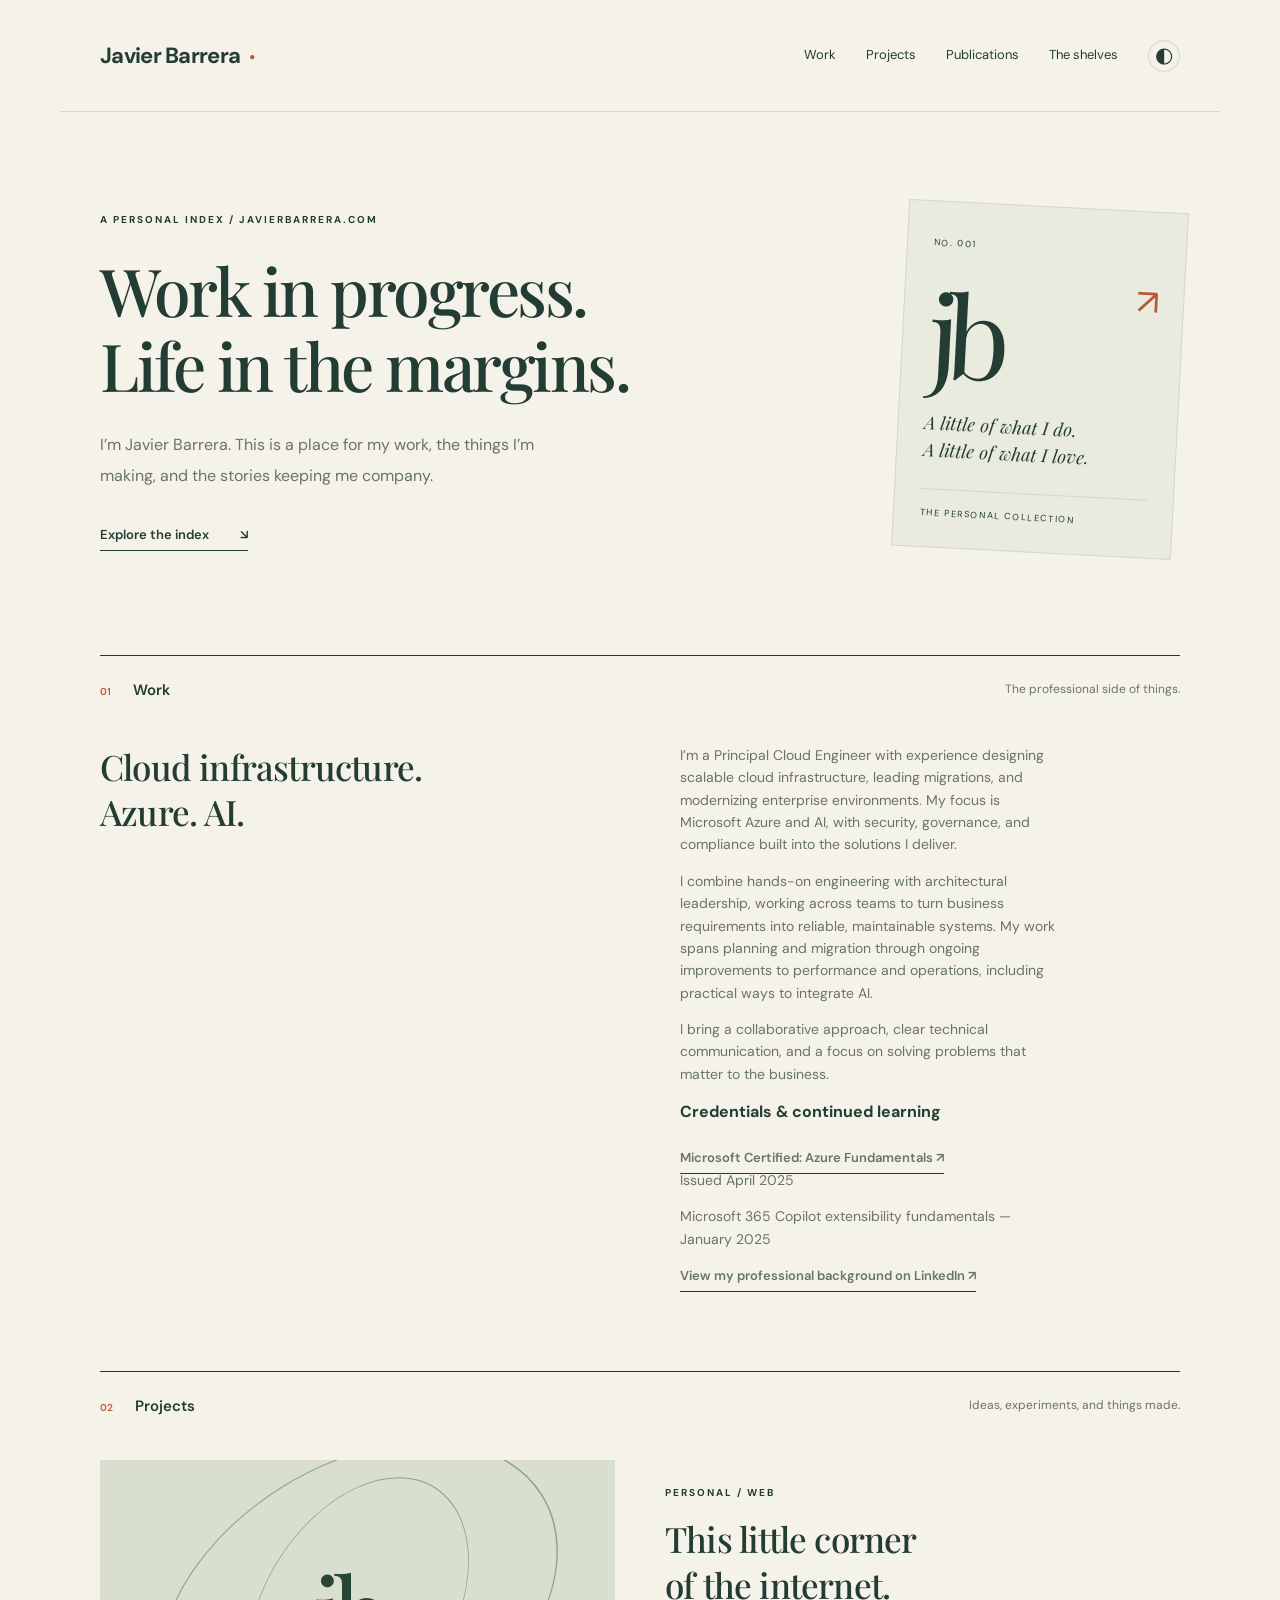
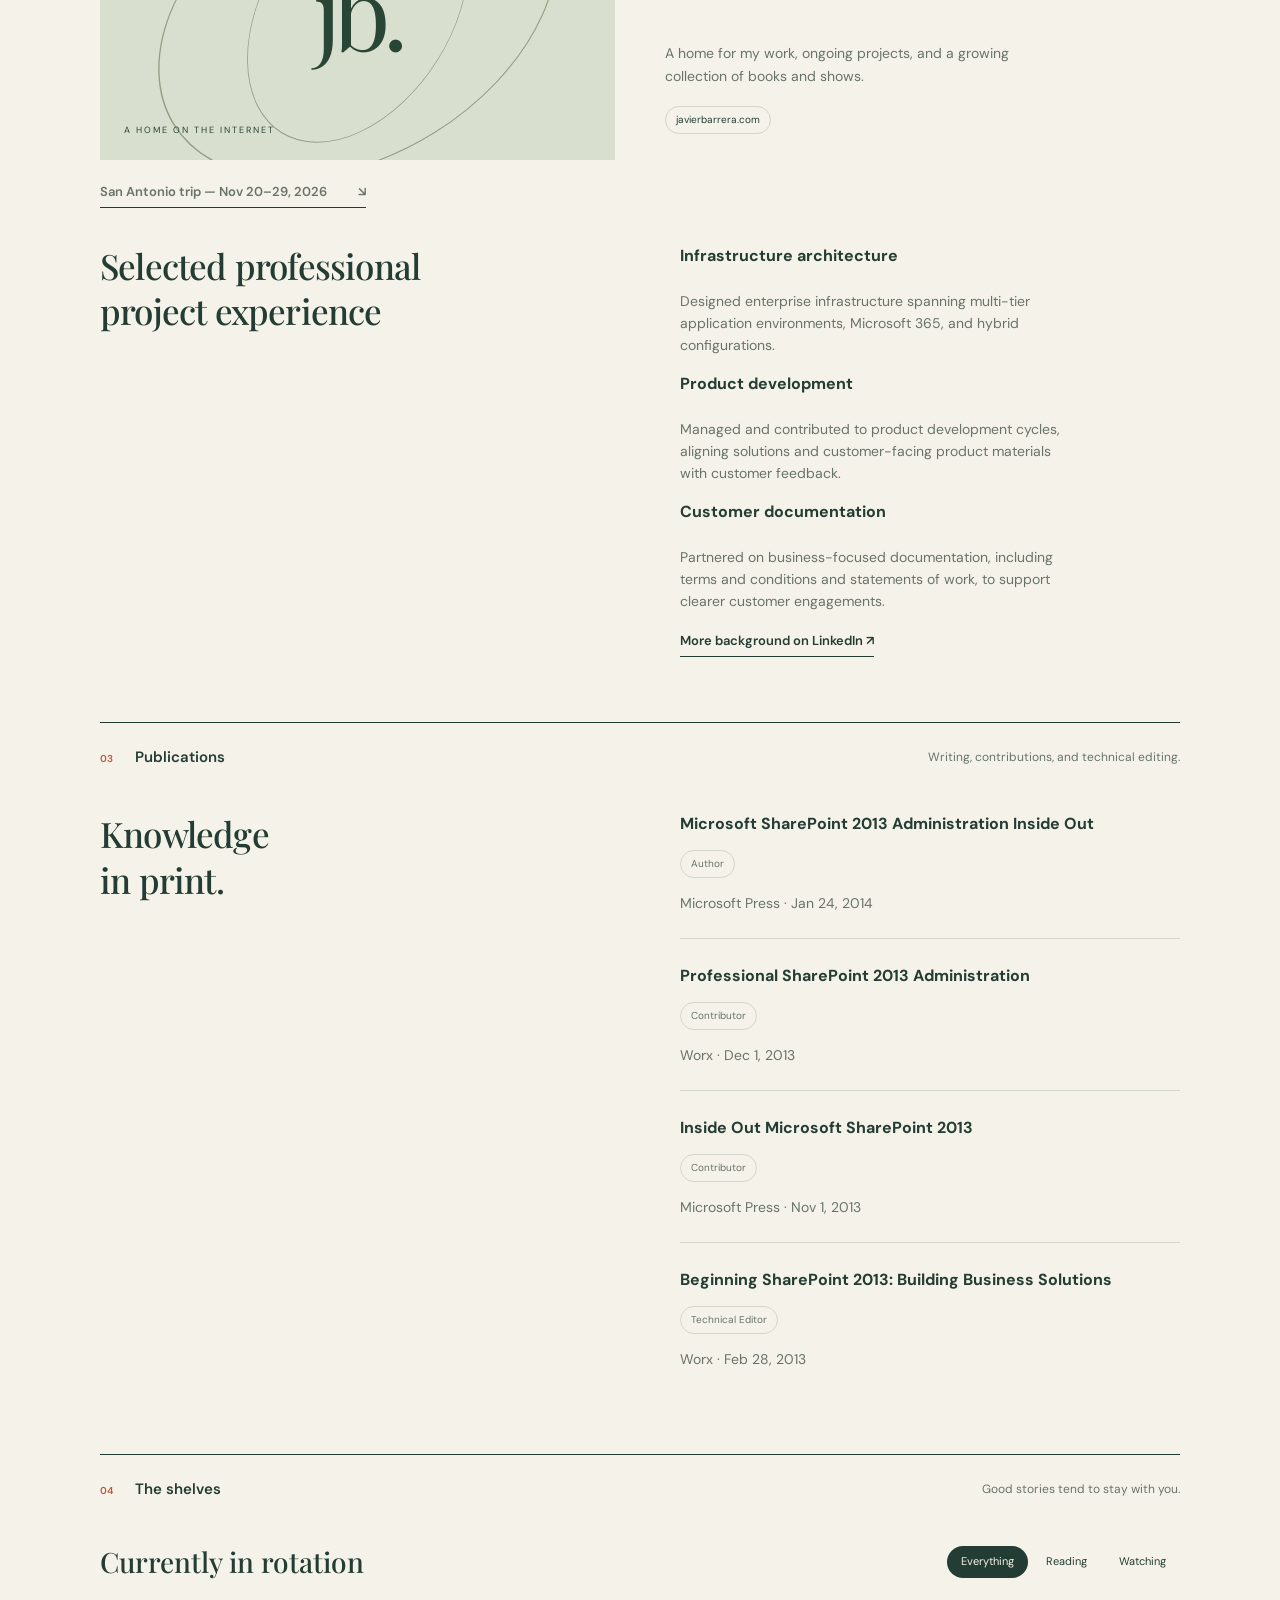
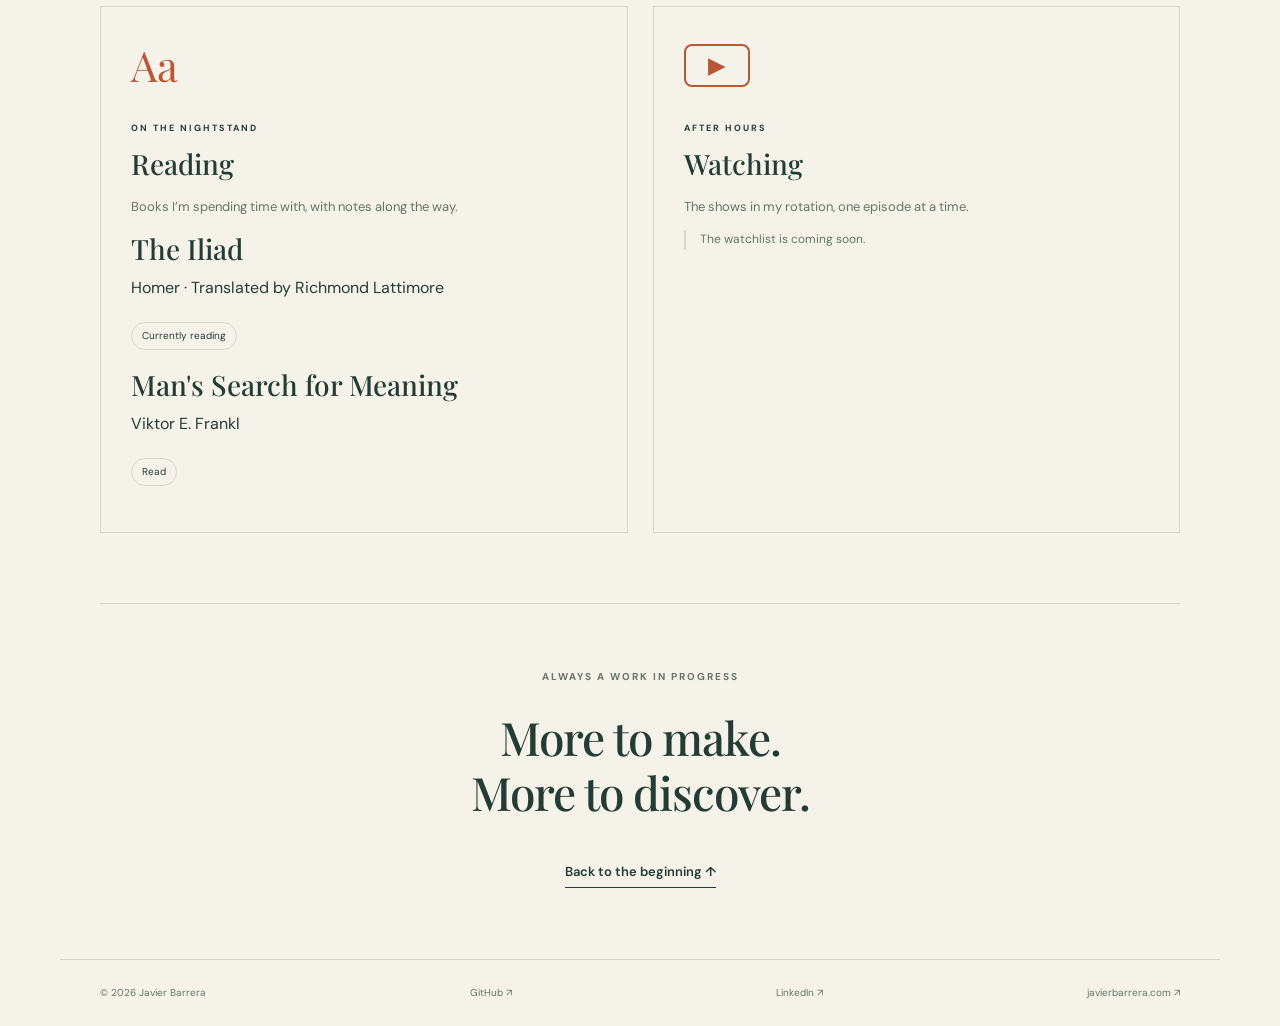
==== commit abedd267: "Restore original homepage trip link; retain standalone adventure dashboard" ====
--- a/index.html
+++ b/index.html
@@ -16,7 +16,7 @@
   <main id="main" class="wrap">
     <section class="hero" aria-labelledby="intro"><div><p class="eyebrow">A PERSONAL INDEX / JAVIERBARRERA.COM</p><h1 id="intro">Work in progress.<br>Life in the margins.</h1><p class="intro">I’m Javier Barrera. This is a place for my work, the things I’m making, and the stories keeping me company.</p><a class="text-link" href="#projects">Explore the index <span aria-hidden="true">↘</span></a></div><aside class="note"><span class="note-number">NO. 001</span><div class="monogram" aria-hidden="true">jb<span>↗</span></div><p>A little of what I do.<br>A little of what I love.</p><span class="note-bottom">THE PERSONAL COLLECTION</span></aside></section>
     <section id="work" class="section"><div class="section-top"><h2><span>01</span> Work</h2><p>The professional side of things.</p></div><div class="work-body"><h3>Cloud infrastructure.<br>Azure. AI.</h3><div><p>I’m a Principal Cloud Engineer with experience designing scalable cloud infrastructure, leading migrations, and modernizing enterprise environments. My focus is Microsoft Azure and AI, with security, governance, and compliance built into the solutions I deliver.</p><p>I combine hands-on engineering with architectural leadership, working across teams to turn business requirements into reliable, maintainable systems. My work spans planning and migration through ongoing improvements to performance and operations, including practical ways to integrate AI.</p><p>I bring a collaborative approach, clear technical communication, and a focus on solving problems that matter to the business.</p><h4>Credentials &amp; continued learning</h4><p><a class="text-link" href="https://learn.microsoft.com/api/credentials/share/en-us/JavierBarrera-0993/6BFBD1C9FB8B101A">Microsoft Certified: Azure Fundamentals ↗</a><br>Issued April 2025</p><p>Microsoft 365 Copilot extensibility fundamentals — January 2025</p><p><a class="text-link" href="https://www.linkedin.com/in/javierbarrera/">View my professional background on LinkedIn ↗</a></p></div></div></section>
-    <section id="projects" class="section"><div class="section-top"><h2><span>02</span> Projects</h2><p>Ideas, experiments, and things made.</p></div><article class="project"><div class="project-art" aria-hidden="true"><span class="orbit one"></span><span class="orbit two"></span><span class="project-letter">jb.</span><span class="art-caption">A HOME ON THE INTERNET</span></div><div class="project-copy"><p class="eyebrow">PERSONAL / WEB</p><h3>This little corner<br>of the internet.</h3><p>A home for my work, ongoing projects, and a growing collection of books and shows.</p><span class="tag">javierbarrera.com</span></div></article><p class="small-note"><a class="text-link" href="san-antonio-dashboard.html">San Antonio Adventure Dashboard — Nov 20–29, 2026 <span aria-hidden="true">↘</span></a></p><div class="work-body" style="margin-top:40px"><h3>Selected professional<br>project experience</h3><div><h4>Infrastructure architecture</h4><p>Designed enterprise infrastructure spanning multi-tier application environments, Microsoft 365, and hybrid configurations.</p><h4>Product development</h4><p>Managed and contributed to product development cycles, aligning solutions and customer-facing product materials with customer feedback.</p><h4>Customer documentation</h4><p>Partnered on business-focused documentation, including terms and conditions and statements of work, to support clearer customer engagements.</p><a class="text-link" href="https://www.linkedin.com/in/javierbarrera/">More background on LinkedIn ↗</a></div></div></section>
+    <section id="projects" class="section"><div class="section-top"><h2><span>02</span> Projects</h2><p>Ideas, experiments, and things made.</p></div><article class="project"><div class="project-art" aria-hidden="true"><span class="orbit one"></span><span class="orbit two"></span><span class="project-letter">jb.</span><span class="art-caption">A HOME ON THE INTERNET</span></div><div class="project-copy"><p class="eyebrow">PERSONAL / WEB</p><h3>This little corner<br>of the internet.</h3><p>A home for my work, ongoing projects, and a growing collection of books and shows.</p><span class="tag">javierbarrera.com</span></div></article><p class="small-note"><a class="text-link" href="san-antonio-trip.html">San Antonio trip — Nov 20–29, 2026 <span aria-hidden="true">↘</span></a></p><div class="work-body" style="margin-top:40px"><h3>Selected professional<br>project experience</h3><div><h4>Infrastructure architecture</h4><p>Designed enterprise infrastructure spanning multi-tier application environments, Microsoft 365, and hybrid configurations.</p><h4>Product development</h4><p>Managed and contributed to product development cycles, aligning solutions and customer-facing product materials with customer feedback.</p><h4>Customer documentation</h4><p>Partnered on business-focused documentation, including terms and conditions and statements of work, to support clearer customer engagements.</p><a class="text-link" href="https://www.linkedin.com/in/javierbarrera/">More background on LinkedIn ↗</a></div></div></section>
     <section id="publications" class="section"><div class="section-top"><h2><span>03</span> Publications</h2><p>Writing, contributions, and technical editing.</p></div><div class="work-body"><h3>Knowledge<br>in print.</h3><div><article><h4 style="margin-bottom:8px">Microsoft SharePoint 2013 Administration Inside Out</h4><p><span class="tag">Author</span></p><p>Microsoft Press · <time datetime="2014-01-24">Jan 24, 2014</time></p></article><hr style="border:0;border-top:1px solid var(--line);margin:24px 0"><article><h4 style="margin-bottom:8px">Professional SharePoint 2013 Administration</h4><p><span class="tag">Contributor</span></p><p>Worx · <time datetime="2013-12-01">Dec 1, 2013</time></p></article><hr style="border:0;border-top:1px solid var(--line);margin:24px 0"><article><h4 style="margin-bottom:8px">Inside Out Microsoft SharePoint 2013</h4><p><span class="tag">Contributor</span></p><p>Microsoft Press · <time datetime="2013-11-01">Nov 1, 2013</time></p></article><hr style="border:0;border-top:1px solid var(--line);margin:24px 0"><article><h4 style="margin-bottom:8px">Beginning SharePoint 2013: Building Business Solutions</h4><p><span class="tag">Technical Editor</span></p><p>Worx · <time datetime="2013-02-28">Feb 28, 2013</time></p></article></div></div></section>
     <section id="shelves" class="section"><div class="section-top"><h2><span>04</span> The shelves</h2><p>Good stories tend to stay with you.</p></div><div class="shelf-heading"><h3>Currently in rotation</h3><div class="filters" role="group" aria-label="Filter shelves"><button type="button" class="active" data-filter="all" aria-pressed="true">Everything</button><button type="button" data-filter="reading" aria-pressed="false">Reading</button><button type="button" data-filter="watching" aria-pressed="false">Watching</button></div></div><div class="shelves"><article class="shelf" data-kind="reading"><div class="shelf-icon" aria-hidden="true">Aa</div><p class="eyebrow">ON THE NIGHTSTAND</p><h4>Reading</h4><p>Books I’m spending time with, with notes along the way.</p><article><h4 style="margin-bottom:8px">The Iliad</h4><p>Homer · Translated by Richmond Lattimore</p><p><span class="tag">Currently reading</span></p></article><article><h4 style="margin-bottom:8px">Man's Search for Meaning</h4><p>Viktor E. Frankl</p><p><span class="tag">Read</span></p></article></article><article class="shelf" data-kind="watching"><div class="shelf-icon screen" aria-hidden="true">▶</div><p class="eyebrow">AFTER HOURS</p><h4>Watching</h4><p>The shows in my rotation, one episode at a time.</p><p class="pending">The watchlist is coming soon.</p></article></div></section>
     <section class="closing"><p class="eyebrow">ALWAYS A WORK IN PROGRESS</p><h2>More to make.<br>More to discover.</h2><a class="text-link" href="#main">Back to the beginning ↑</a></section>
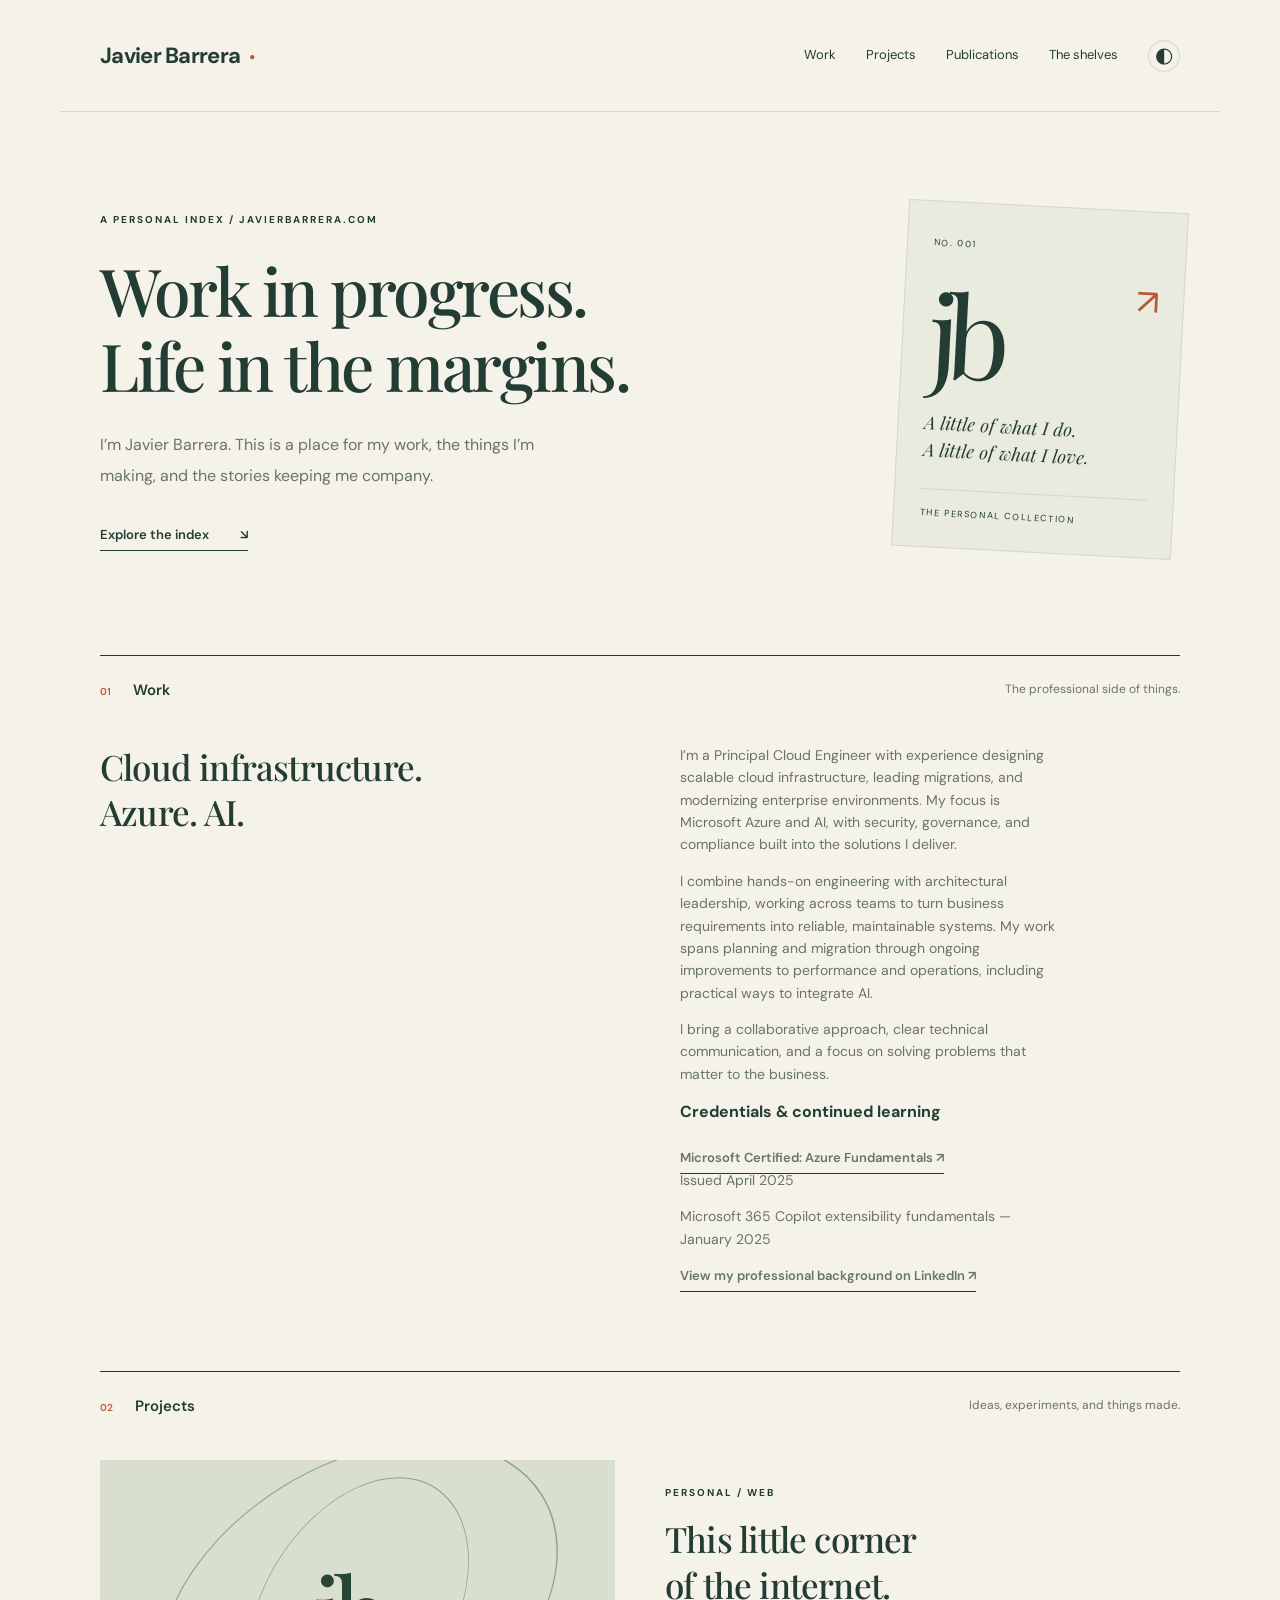
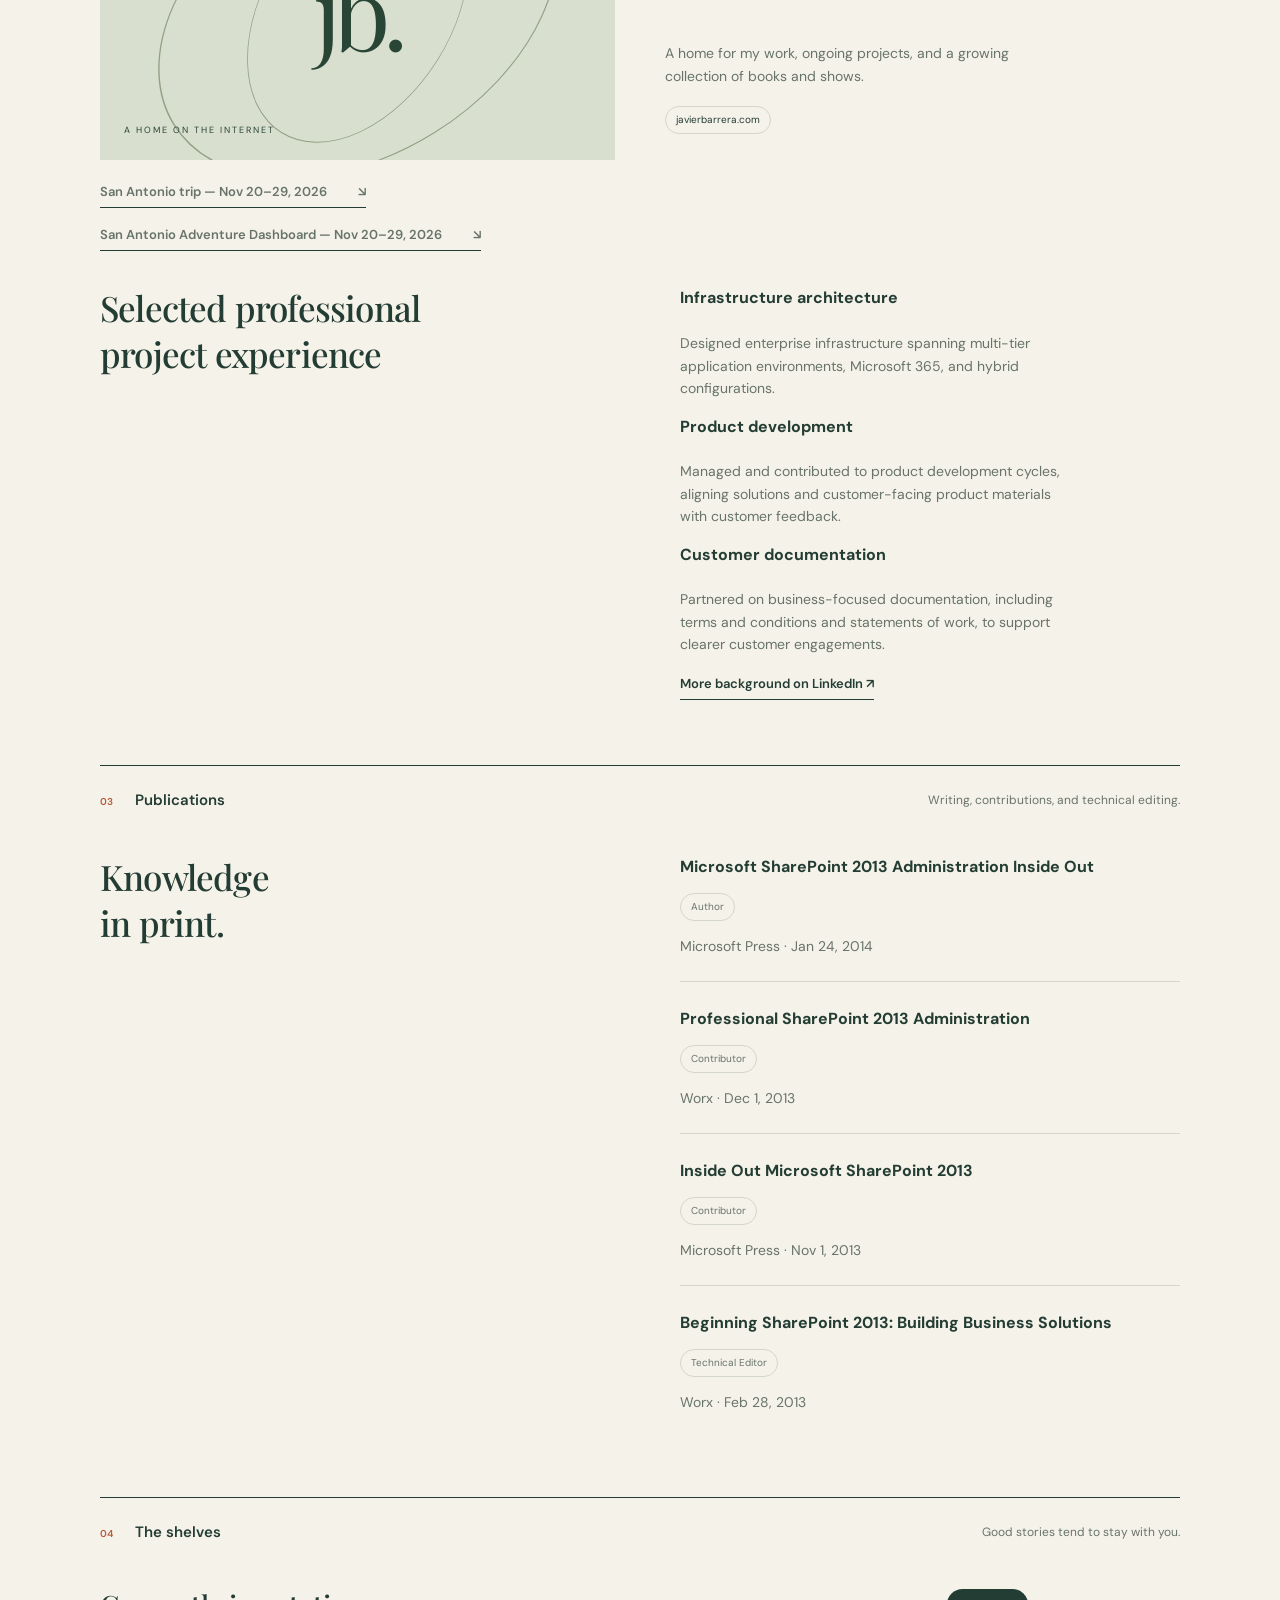
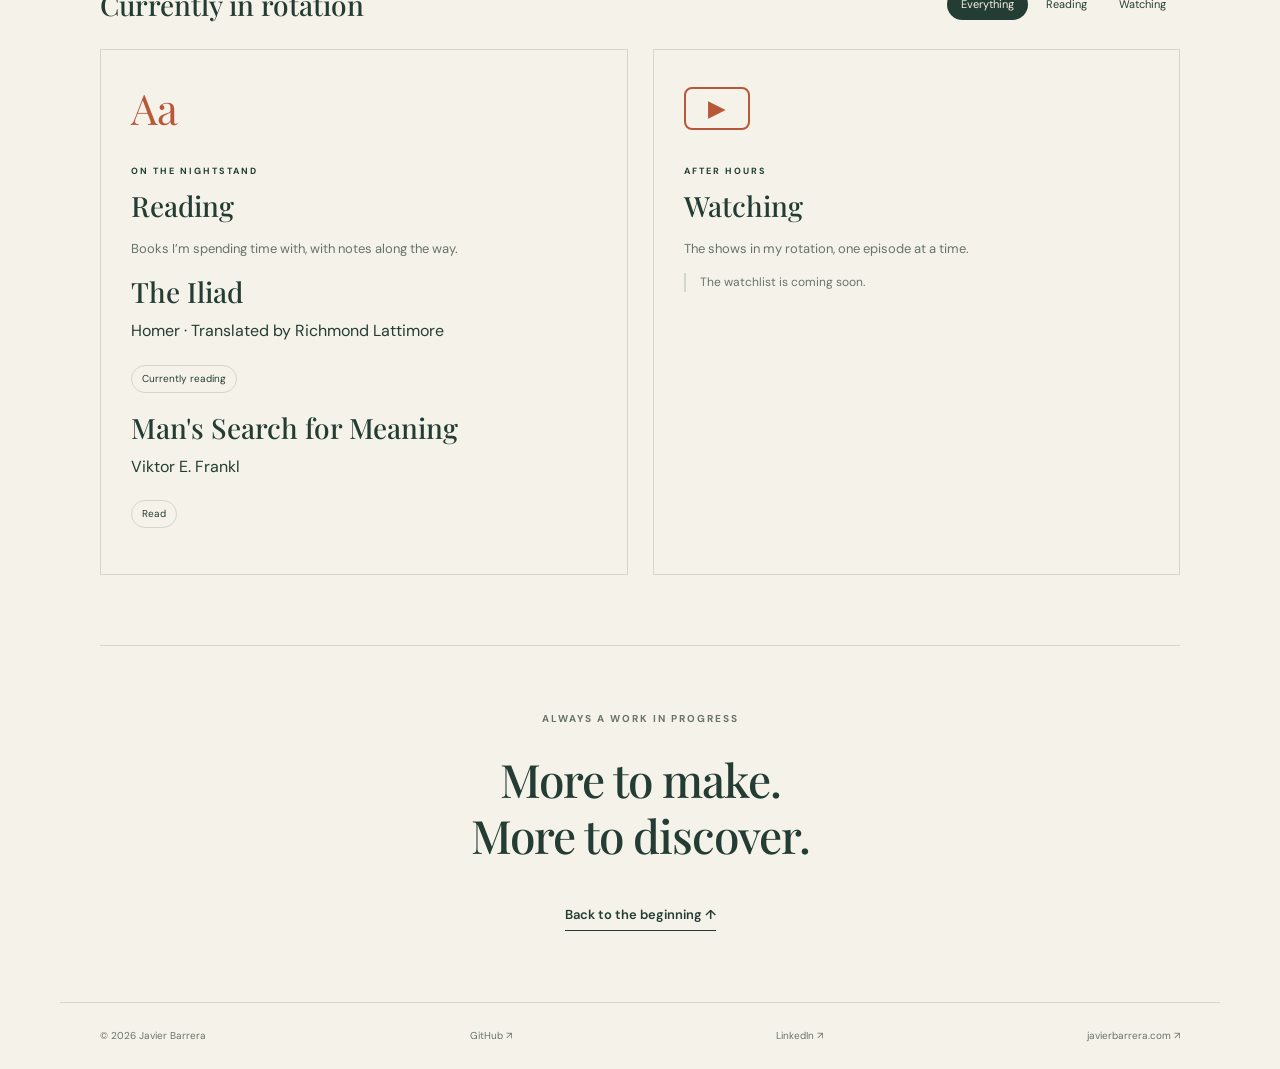
==== commit eb8bd1cb: "Add separate San Antonio Adventure Dashboard link to homepage projects" ====
--- a/index.html
+++ b/index.html
@@ -16,7 +16,7 @@
   <main id="main" class="wrap">
     <section class="hero" aria-labelledby="intro"><div><p class="eyebrow">A PERSONAL INDEX / JAVIERBARRERA.COM</p><h1 id="intro">Work in progress.<br>Life in the margins.</h1><p class="intro">I’m Javier Barrera. This is a place for my work, the things I’m making, and the stories keeping me company.</p><a class="text-link" href="#projects">Explore the index <span aria-hidden="true">↘</span></a></div><aside class="note"><span class="note-number">NO. 001</span><div class="monogram" aria-hidden="true">jb<span>↗</span></div><p>A little of what I do.<br>A little of what I love.</p><span class="note-bottom">THE PERSONAL COLLECTION</span></aside></section>
     <section id="work" class="section"><div class="section-top"><h2><span>01</span> Work</h2><p>The professional side of things.</p></div><div class="work-body"><h3>Cloud infrastructure.<br>Azure. AI.</h3><div><p>I’m a Principal Cloud Engineer with experience designing scalable cloud infrastructure, leading migrations, and modernizing enterprise environments. My focus is Microsoft Azure and AI, with security, governance, and compliance built into the solutions I deliver.</p><p>I combine hands-on engineering with architectural leadership, working across teams to turn business requirements into reliable, maintainable systems. My work spans planning and migration through ongoing improvements to performance and operations, including practical ways to integrate AI.</p><p>I bring a collaborative approach, clear technical communication, and a focus on solving problems that matter to the business.</p><h4>Credentials &amp; continued learning</h4><p><a class="text-link" href="https://learn.microsoft.com/api/credentials/share/en-us/JavierBarrera-0993/6BFBD1C9FB8B101A">Microsoft Certified: Azure Fundamentals ↗</a><br>Issued April 2025</p><p>Microsoft 365 Copilot extensibility fundamentals — January 2025</p><p><a class="text-link" href="https://www.linkedin.com/in/javierbarrera/">View my professional background on LinkedIn ↗</a></p></div></div></section>
-    <section id="projects" class="section"><div class="section-top"><h2><span>02</span> Projects</h2><p>Ideas, experiments, and things made.</p></div><article class="project"><div class="project-art" aria-hidden="true"><span class="orbit one"></span><span class="orbit two"></span><span class="project-letter">jb.</span><span class="art-caption">A HOME ON THE INTERNET</span></div><div class="project-copy"><p class="eyebrow">PERSONAL / WEB</p><h3>This little corner<br>of the internet.</h3><p>A home for my work, ongoing projects, and a growing collection of books and shows.</p><span class="tag">javierbarrera.com</span></div></article><p class="small-note"><a class="text-link" href="san-antonio-trip.html">San Antonio trip — Nov 20–29, 2026 <span aria-hidden="true">↘</span></a></p><div class="work-body" style="margin-top:40px"><h3>Selected professional<br>project experience</h3><div><h4>Infrastructure architecture</h4><p>Designed enterprise infrastructure spanning multi-tier application environments, Microsoft 365, and hybrid configurations.</p><h4>Product development</h4><p>Managed and contributed to product development cycles, aligning solutions and customer-facing product materials with customer feedback.</p><h4>Customer documentation</h4><p>Partnered on business-focused documentation, including terms and conditions and statements of work, to support clearer customer engagements.</p><a class="text-link" href="https://www.linkedin.com/in/javierbarrera/">More background on LinkedIn ↗</a></div></div></section>
+    <section id="projects" class="section"><div class="section-top"><h2><span>02</span> Projects</h2><p>Ideas, experiments, and things made.</p></div><article class="project"><div class="project-art" aria-hidden="true"><span class="orbit one"></span><span class="orbit two"></span><span class="project-letter">jb.</span><span class="art-caption">A HOME ON THE INTERNET</span></div><div class="project-copy"><p class="eyebrow">PERSONAL / WEB</p><h3>This little corner<br>of the internet.</h3><p>A home for my work, ongoing projects, and a growing collection of books and shows.</p><span class="tag">javierbarrera.com</span></div></article><p class="small-note"><a class="text-link" href="san-antonio-trip.html">San Antonio trip — Nov 20–29, 2026 <span aria-hidden="true">↘</span></a></p><p class="small-note"><a class="text-link" href="san-antonio-dashboard.html">San Antonio Adventure Dashboard — Nov 20–29, 2026 <span aria-hidden="true">↘</span></a></p><div class="work-body" style="margin-top:40px"><h3>Selected professional<br>project experience</h3><div><h4>Infrastructure architecture</h4><p>Designed enterprise infrastructure spanning multi-tier application environments, Microsoft 365, and hybrid configurations.</p><h4>Product development</h4><p>Managed and contributed to product development cycles, aligning solutions and customer-facing product materials with customer feedback.</p><h4>Customer documentation</h4><p>Partnered on business-focused documentation, including terms and conditions and statements of work, to support clearer customer engagements.</p><a class="text-link" href="https://www.linkedin.com/in/javierbarrera/">More background on LinkedIn ↗</a></div></div></section>
     <section id="publications" class="section"><div class="section-top"><h2><span>03</span> Publications</h2><p>Writing, contributions, and technical editing.</p></div><div class="work-body"><h3>Knowledge<br>in print.</h3><div><article><h4 style="margin-bottom:8px">Microsoft SharePoint 2013 Administration Inside Out</h4><p><span class="tag">Author</span></p><p>Microsoft Press · <time datetime="2014-01-24">Jan 24, 2014</time></p></article><hr style="border:0;border-top:1px solid var(--line);margin:24px 0"><article><h4 style="margin-bottom:8px">Professional SharePoint 2013 Administration</h4><p><span class="tag">Contributor</span></p><p>Worx · <time datetime="2013-12-01">Dec 1, 2013</time></p></article><hr style="border:0;border-top:1px solid var(--line);margin:24px 0"><article><h4 style="margin-bottom:8px">Inside Out Microsoft SharePoint 2013</h4><p><span class="tag">Contributor</span></p><p>Microsoft Press · <time datetime="2013-11-01">Nov 1, 2013</time></p></article><hr style="border:0;border-top:1px solid var(--line);margin:24px 0"><article><h4 style="margin-bottom:8px">Beginning SharePoint 2013: Building Business Solutions</h4><p><span class="tag">Technical Editor</span></p><p>Worx · <time datetime="2013-02-28">Feb 28, 2013</time></p></article></div></div></section>
     <section id="shelves" class="section"><div class="section-top"><h2><span>04</span> The shelves</h2><p>Good stories tend to stay with you.</p></div><div class="shelf-heading"><h3>Currently in rotation</h3><div class="filters" role="group" aria-label="Filter shelves"><button type="button" class="active" data-filter="all" aria-pressed="true">Everything</button><button type="button" data-filter="reading" aria-pressed="false">Reading</button><button type="button" data-filter="watching" aria-pressed="false">Watching</button></div></div><div class="shelves"><article class="shelf" data-kind="reading"><div class="shelf-icon" aria-hidden="true">Aa</div><p class="eyebrow">ON THE NIGHTSTAND</p><h4>Reading</h4><p>Books I’m spending time with, with notes along the way.</p><article><h4 style="margin-bottom:8px">The Iliad</h4><p>Homer · Translated by Richmond Lattimore</p><p><span class="tag">Currently reading</span></p></article><article><h4 style="margin-bottom:8px">Man's Search for Meaning</h4><p>Viktor E. Frankl</p><p><span class="tag">Read</span></p></article></article><article class="shelf" data-kind="watching"><div class="shelf-icon screen" aria-hidden="true">▶</div><p class="eyebrow">AFTER HOURS</p><h4>Watching</h4><p>The shows in my rotation, one episode at a time.</p><p class="pending">The watchlist is coming soon.</p></article></div></section>
     <section class="closing"><p class="eyebrow">ALWAYS A WORK IN PROGRESS</p><h2>More to make.<br>More to discover.</h2><a class="text-link" href="#main">Back to the beginning ↑</a></section>
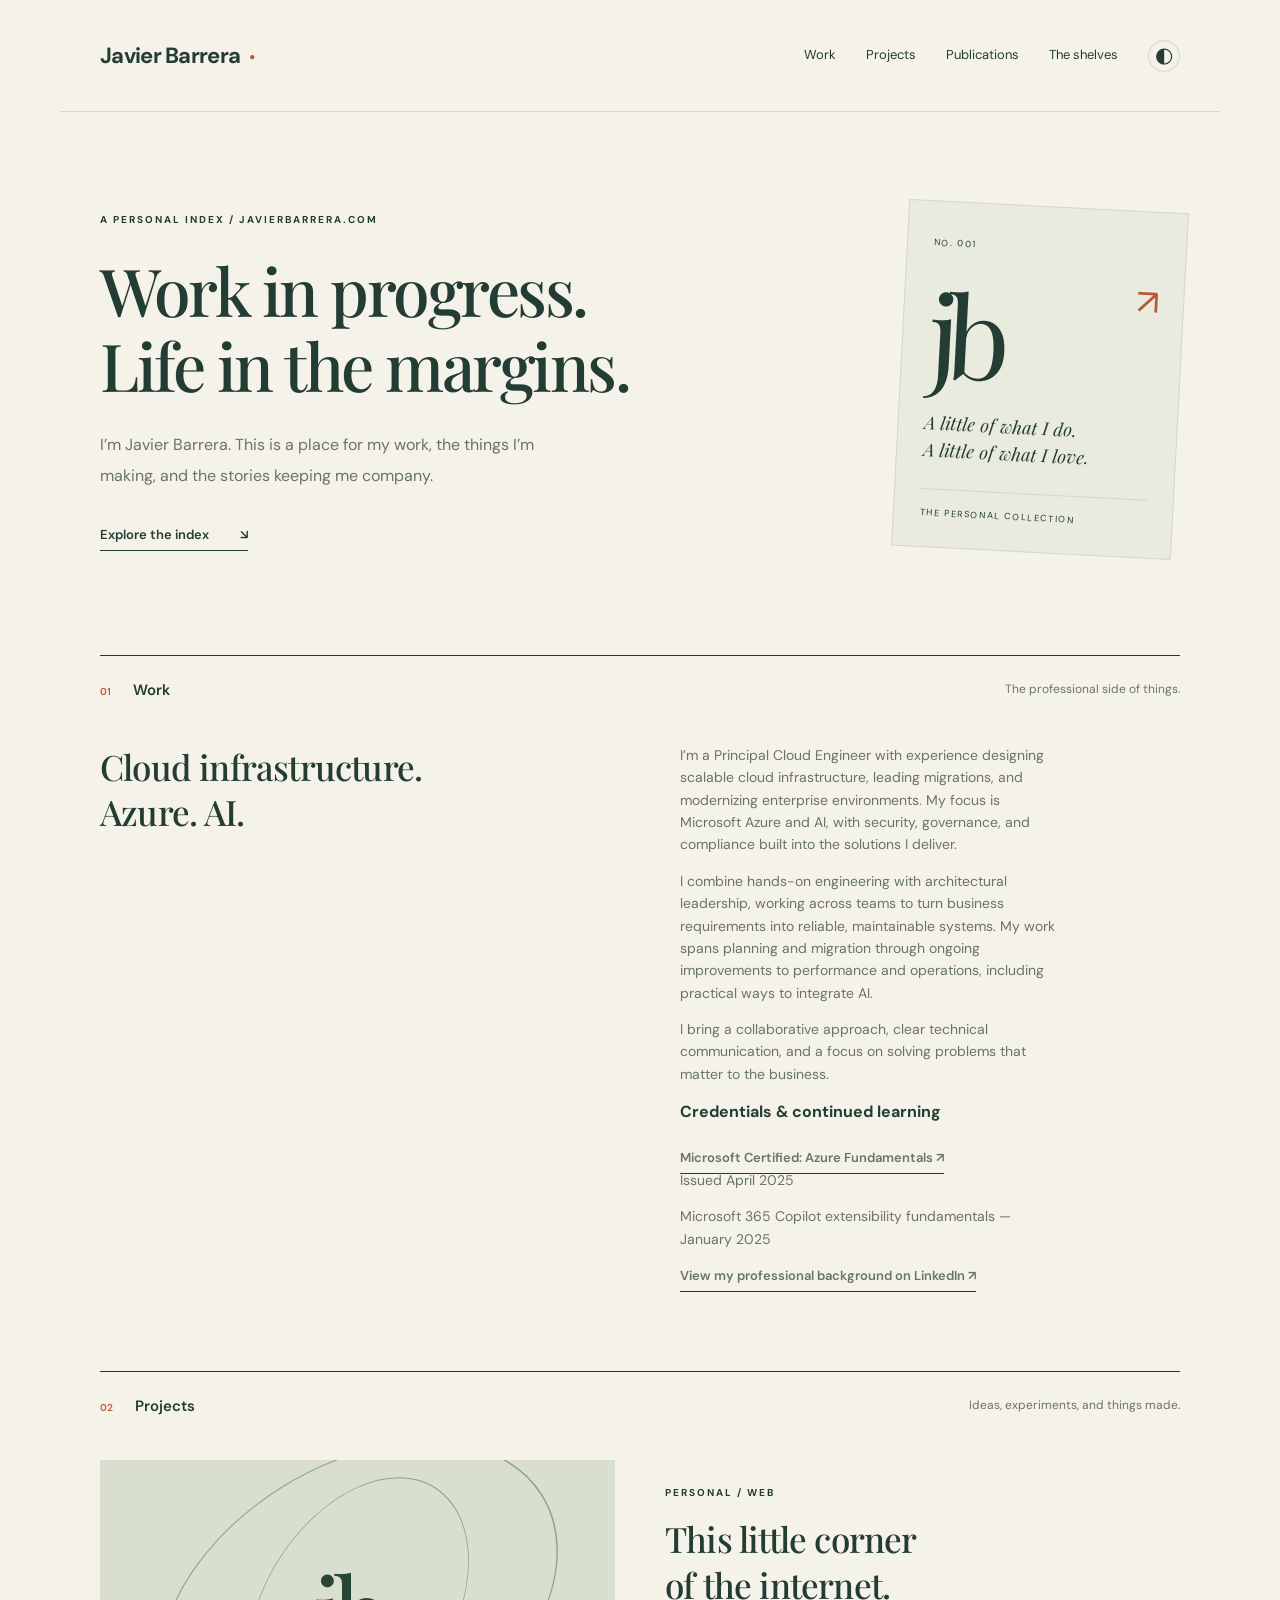
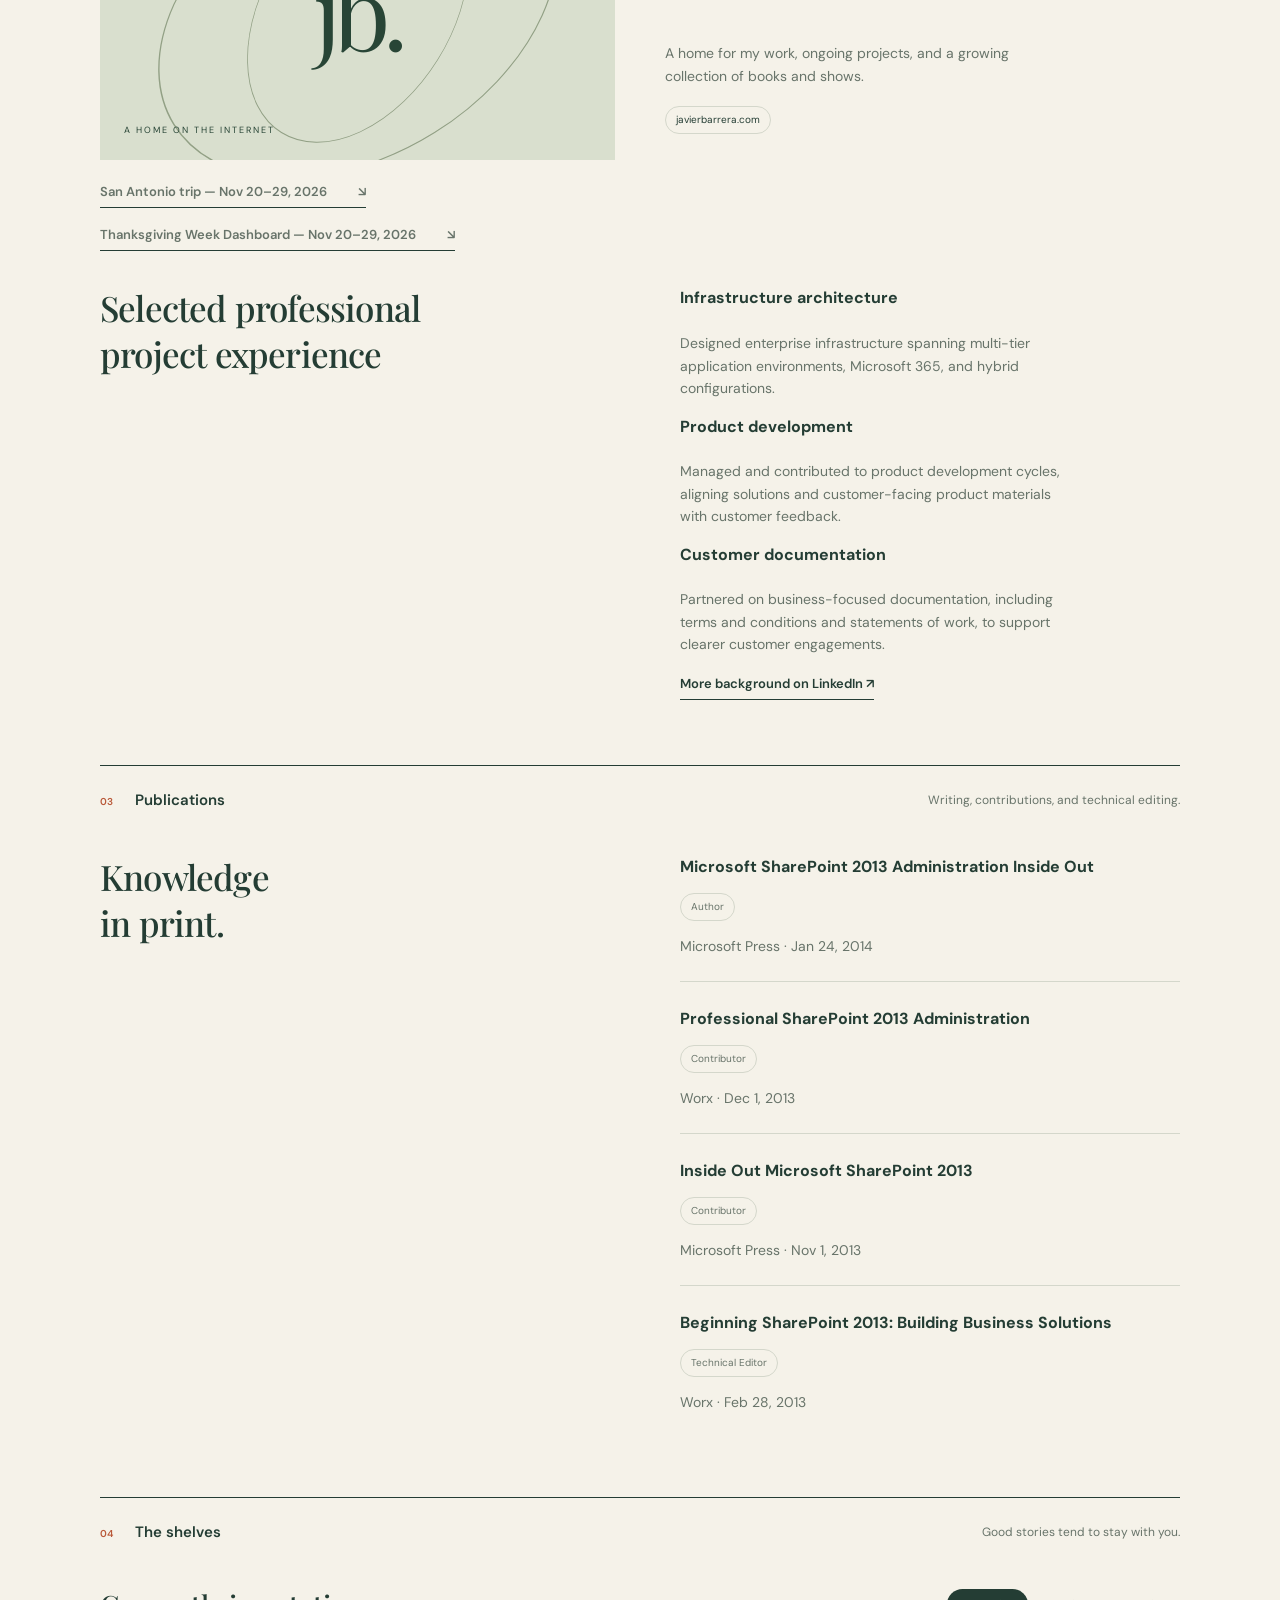
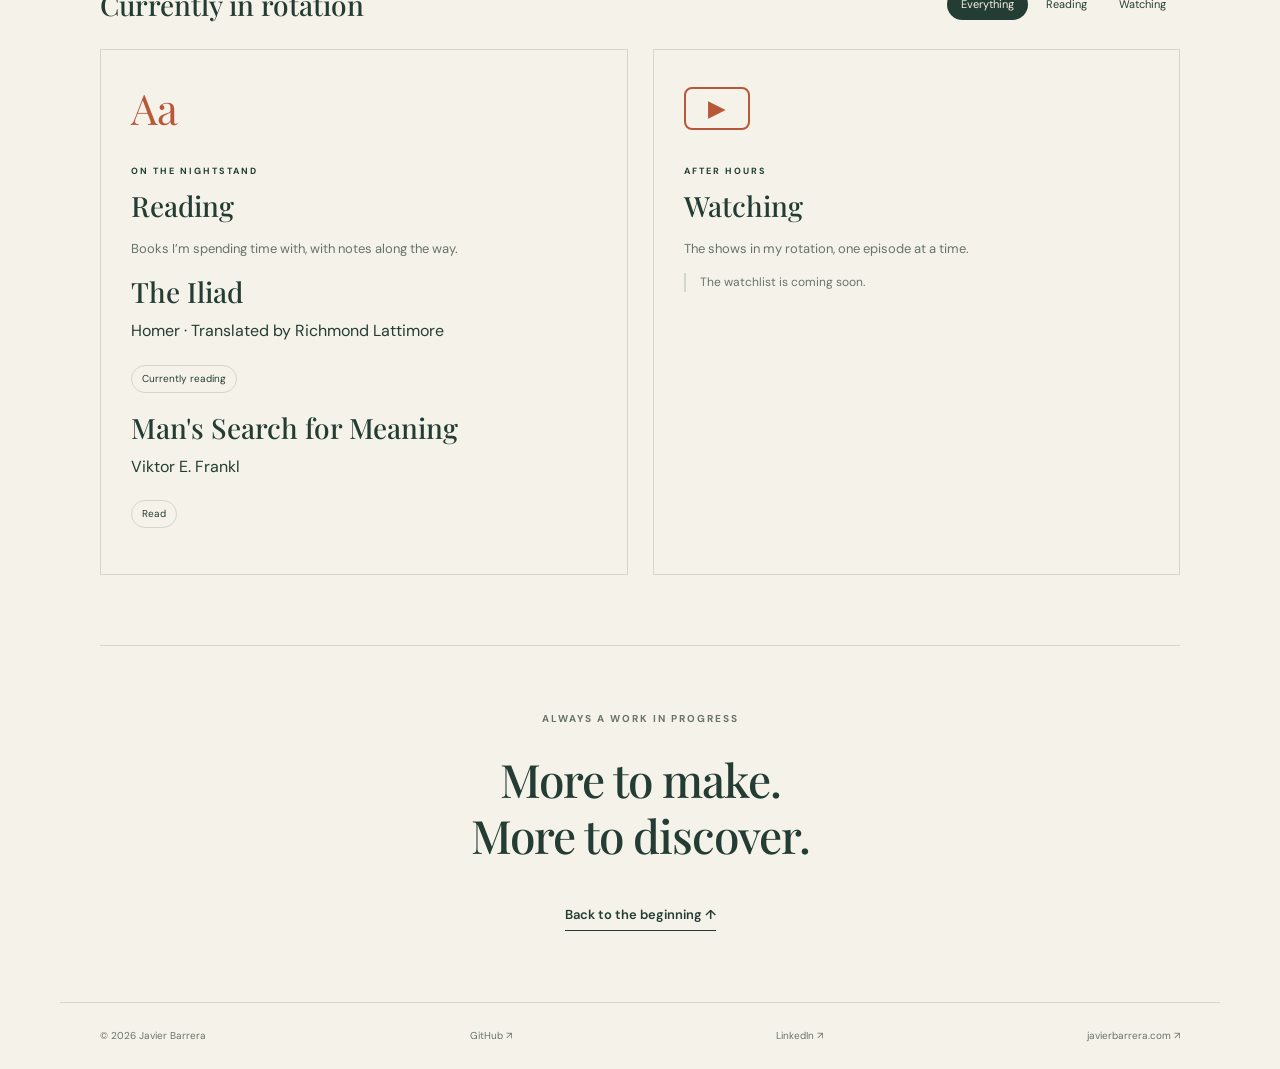
==== commit cff6b065: "Rename dashboard link on homepage" ====
--- a/index.html
+++ b/index.html
@@ -16,7 +16,7 @@
   <main id="main" class="wrap">
     <section class="hero" aria-labelledby="intro"><div><p class="eyebrow">A PERSONAL INDEX / JAVIERBARRERA.COM</p><h1 id="intro">Work in progress.<br>Life in the margins.</h1><p class="intro">I’m Javier Barrera. This is a place for my work, the things I’m making, and the stories keeping me company.</p><a class="text-link" href="#projects">Explore the index <span aria-hidden="true">↘</span></a></div><aside class="note"><span class="note-number">NO. 001</span><div class="monogram" aria-hidden="true">jb<span>↗</span></div><p>A little of what I do.<br>A little of what I love.</p><span class="note-bottom">THE PERSONAL COLLECTION</span></aside></section>
     <section id="work" class="section"><div class="section-top"><h2><span>01</span> Work</h2><p>The professional side of things.</p></div><div class="work-body"><h3>Cloud infrastructure.<br>Azure. AI.</h3><div><p>I’m a Principal Cloud Engineer with experience designing scalable cloud infrastructure, leading migrations, and modernizing enterprise environments. My focus is Microsoft Azure and AI, with security, governance, and compliance built into the solutions I deliver.</p><p>I combine hands-on engineering with architectural leadership, working across teams to turn business requirements into reliable, maintainable systems. My work spans planning and migration through ongoing improvements to performance and operations, including practical ways to integrate AI.</p><p>I bring a collaborative approach, clear technical communication, and a focus on solving problems that matter to the business.</p><h4>Credentials &amp; continued learning</h4><p><a class="text-link" href="https://learn.microsoft.com/api/credentials/share/en-us/JavierBarrera-0993/6BFBD1C9FB8B101A">Microsoft Certified: Azure Fundamentals ↗</a><br>Issued April 2025</p><p>Microsoft 365 Copilot extensibility fundamentals — January 2025</p><p><a class="text-link" href="https://www.linkedin.com/in/javierbarrera/">View my professional background on LinkedIn ↗</a></p></div></div></section>
-    <section id="projects" class="section"><div class="section-top"><h2><span>02</span> Projects</h2><p>Ideas, experiments, and things made.</p></div><article class="project"><div class="project-art" aria-hidden="true"><span class="orbit one"></span><span class="orbit two"></span><span class="project-letter">jb.</span><span class="art-caption">A HOME ON THE INTERNET</span></div><div class="project-copy"><p class="eyebrow">PERSONAL / WEB</p><h3>This little corner<br>of the internet.</h3><p>A home for my work, ongoing projects, and a growing collection of books and shows.</p><span class="tag">javierbarrera.com</span></div></article><p class="small-note"><a class="text-link" href="san-antonio-trip.html">San Antonio trip — Nov 20–29, 2026 <span aria-hidden="true">↘</span></a></p><p class="small-note"><a class="text-link" href="san-antonio-dashboard.html">San Antonio Adventure Dashboard — Nov 20–29, 2026 <span aria-hidden="true">↘</span></a></p><div class="work-body" style="margin-top:40px"><h3>Selected professional<br>project experience</h3><div><h4>Infrastructure architecture</h4><p>Designed enterprise infrastructure spanning multi-tier application environments, Microsoft 365, and hybrid configurations.</p><h4>Product development</h4><p>Managed and contributed to product development cycles, aligning solutions and customer-facing product materials with customer feedback.</p><h4>Customer documentation</h4><p>Partnered on business-focused documentation, including terms and conditions and statements of work, to support clearer customer engagements.</p><a class="text-link" href="https://www.linkedin.com/in/javierbarrera/">More background on LinkedIn ↗</a></div></div></section>
+    <section id="projects" class="section"><div class="section-top"><h2><span>02</span> Projects</h2><p>Ideas, experiments, and things made.</p></div><article class="project"><div class="project-art" aria-hidden="true"><span class="orbit one"></span><span class="orbit two"></span><span class="project-letter">jb.</span><span class="art-caption">A HOME ON THE INTERNET</span></div><div class="project-copy"><p class="eyebrow">PERSONAL / WEB</p><h3>This little corner<br>of the internet.</h3><p>A home for my work, ongoing projects, and a growing collection of books and shows.</p><span class="tag">javierbarrera.com</span></div></article><p class="small-note"><a class="text-link" href="san-antonio-trip.html">San Antonio trip — Nov 20–29, 2026 <span aria-hidden="true">↘</span></a></p><p class="small-note"><a class="text-link" href="san-antonio-dashboard.html">Thanksgiving Week Dashboard — Nov 20–29, 2026 <span aria-hidden="true">↘</span></a></p><div class="work-body" style="margin-top:40px"><h3>Selected professional<br>project experience</h3><div><h4>Infrastructure architecture</h4><p>Designed enterprise infrastructure spanning multi-tier application environments, Microsoft 365, and hybrid configurations.</p><h4>Product development</h4><p>Managed and contributed to product development cycles, aligning solutions and customer-facing product materials with customer feedback.</p><h4>Customer documentation</h4><p>Partnered on business-focused documentation, including terms and conditions and statements of work, to support clearer customer engagements.</p><a class="text-link" href="https://www.linkedin.com/in/javierbarrera/">More background on LinkedIn ↗</a></div></div></section>
     <section id="publications" class="section"><div class="section-top"><h2><span>03</span> Publications</h2><p>Writing, contributions, and technical editing.</p></div><div class="work-body"><h3>Knowledge<br>in print.</h3><div><article><h4 style="margin-bottom:8px">Microsoft SharePoint 2013 Administration Inside Out</h4><p><span class="tag">Author</span></p><p>Microsoft Press · <time datetime="2014-01-24">Jan 24, 2014</time></p></article><hr style="border:0;border-top:1px solid var(--line);margin:24px 0"><article><h4 style="margin-bottom:8px">Professional SharePoint 2013 Administration</h4><p><span class="tag">Contributor</span></p><p>Worx · <time datetime="2013-12-01">Dec 1, 2013</time></p></article><hr style="border:0;border-top:1px solid var(--line);margin:24px 0"><article><h4 style="margin-bottom:8px">Inside Out Microsoft SharePoint 2013</h4><p><span class="tag">Contributor</span></p><p>Microsoft Press · <time datetime="2013-11-01">Nov 1, 2013</time></p></article><hr style="border:0;border-top:1px solid var(--line);margin:24px 0"><article><h4 style="margin-bottom:8px">Beginning SharePoint 2013: Building Business Solutions</h4><p><span class="tag">Technical Editor</span></p><p>Worx · <time datetime="2013-02-28">Feb 28, 2013</time></p></article></div></div></section>
     <section id="shelves" class="section"><div class="section-top"><h2><span>04</span> The shelves</h2><p>Good stories tend to stay with you.</p></div><div class="shelf-heading"><h3>Currently in rotation</h3><div class="filters" role="group" aria-label="Filter shelves"><button type="button" class="active" data-filter="all" aria-pressed="true">Everything</button><button type="button" data-filter="reading" aria-pressed="false">Reading</button><button type="button" data-filter="watching" aria-pressed="false">Watching</button></div></div><div class="shelves"><article class="shelf" data-kind="reading"><div class="shelf-icon" aria-hidden="true">Aa</div><p class="eyebrow">ON THE NIGHTSTAND</p><h4>Reading</h4><p>Books I’m spending time with, with notes along the way.</p><article><h4 style="margin-bottom:8px">The Iliad</h4><p>Homer · Translated by Richmond Lattimore</p><p><span class="tag">Currently reading</span></p></article><article><h4 style="margin-bottom:8px">Man's Search for Meaning</h4><p>Viktor E. Frankl</p><p><span class="tag">Read</span></p></article></article><article class="shelf" data-kind="watching"><div class="shelf-icon screen" aria-hidden="true">▶</div><p class="eyebrow">AFTER HOURS</p><h4>Watching</h4><p>The shows in my rotation, one episode at a time.</p><p class="pending">The watchlist is coming soon.</p></article></div></section>
     <section class="closing"><p class="eyebrow">ALWAYS A WORK IN PROGRESS</p><h2>More to make.<br>More to discover.</h2><a class="text-link" href="#main">Back to the beginning ↑</a></section>
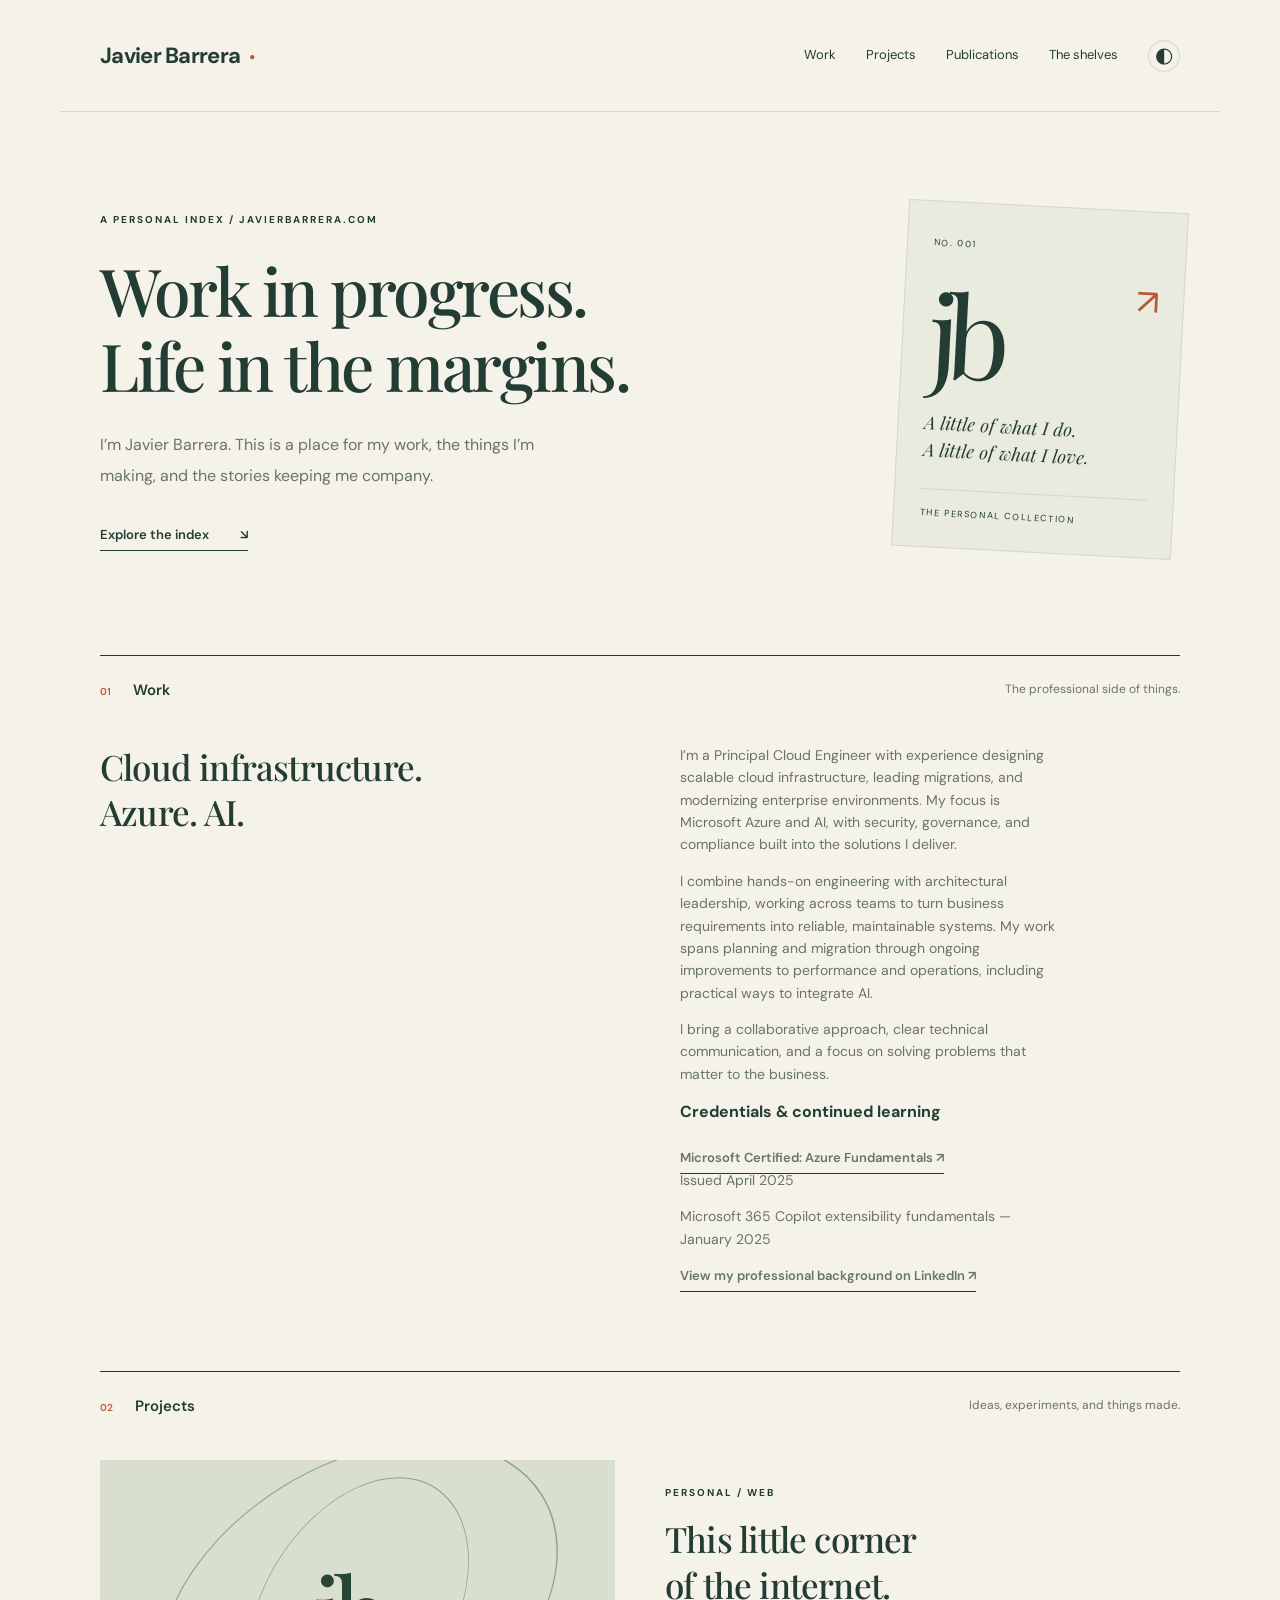
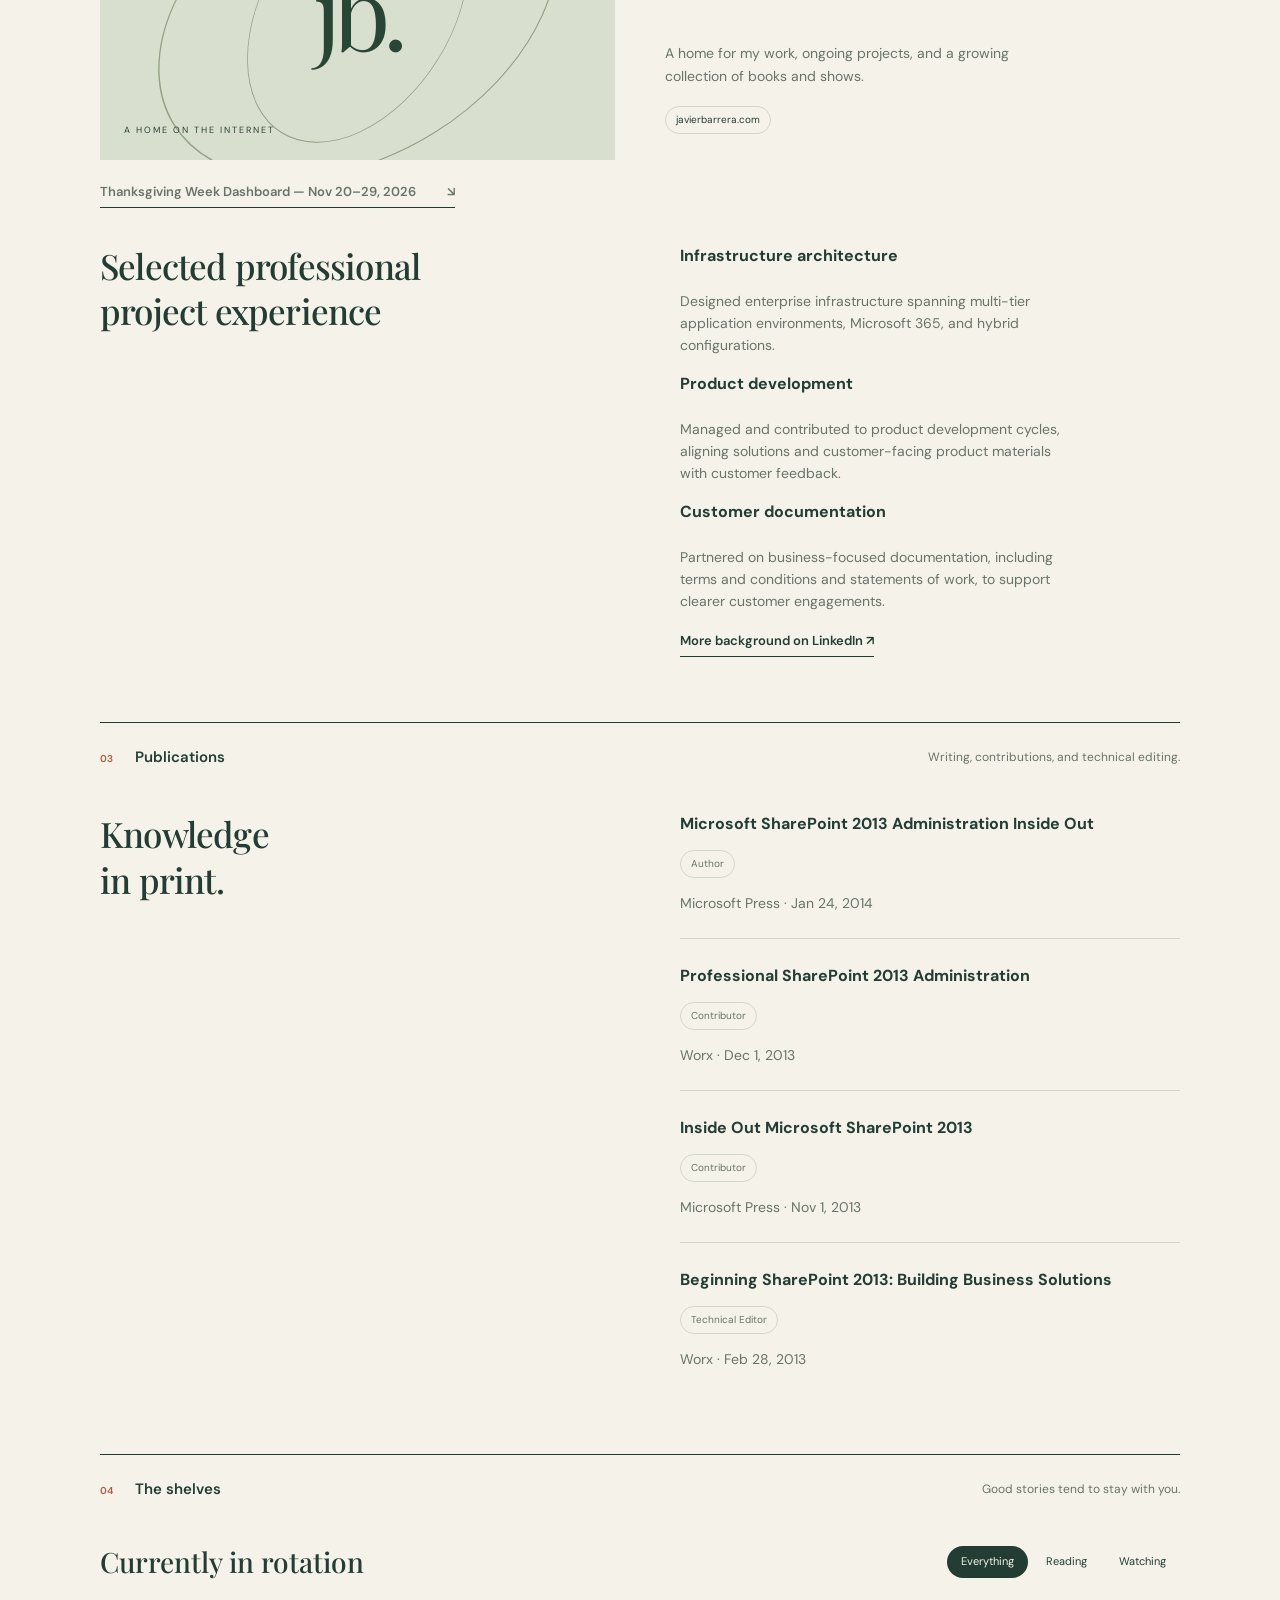
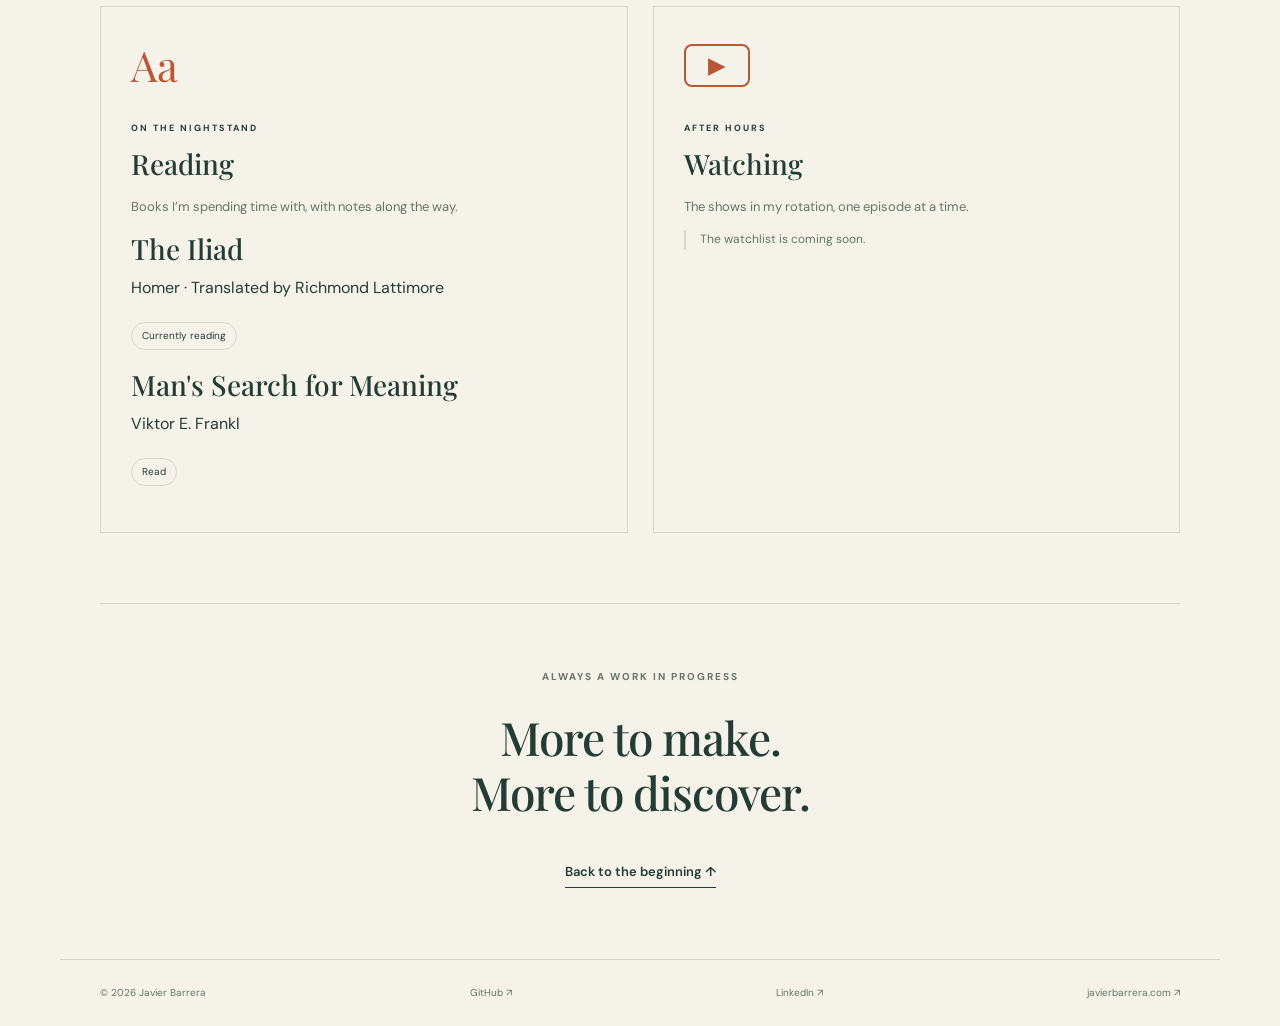
==== commit b8b4a409: "Remove original trip guide link from homepage" ====
--- a/index.html
+++ b/index.html
@@ -16,7 +16,7 @@
   <main id="main" class="wrap">
     <section class="hero" aria-labelledby="intro"><div><p class="eyebrow">A PERSONAL INDEX / JAVIERBARRERA.COM</p><h1 id="intro">Work in progress.<br>Life in the margins.</h1><p class="intro">I’m Javier Barrera. This is a place for my work, the things I’m making, and the stories keeping me company.</p><a class="text-link" href="#projects">Explore the index <span aria-hidden="true">↘</span></a></div><aside class="note"><span class="note-number">NO. 001</span><div class="monogram" aria-hidden="true">jb<span>↗</span></div><p>A little of what I do.<br>A little of what I love.</p><span class="note-bottom">THE PERSONAL COLLECTION</span></aside></section>
     <section id="work" class="section"><div class="section-top"><h2><span>01</span> Work</h2><p>The professional side of things.</p></div><div class="work-body"><h3>Cloud infrastructure.<br>Azure. AI.</h3><div><p>I’m a Principal Cloud Engineer with experience designing scalable cloud infrastructure, leading migrations, and modernizing enterprise environments. My focus is Microsoft Azure and AI, with security, governance, and compliance built into the solutions I deliver.</p><p>I combine hands-on engineering with architectural leadership, working across teams to turn business requirements into reliable, maintainable systems. My work spans planning and migration through ongoing improvements to performance and operations, including practical ways to integrate AI.</p><p>I bring a collaborative approach, clear technical communication, and a focus on solving problems that matter to the business.</p><h4>Credentials &amp; continued learning</h4><p><a class="text-link" href="https://learn.microsoft.com/api/credentials/share/en-us/JavierBarrera-0993/6BFBD1C9FB8B101A">Microsoft Certified: Azure Fundamentals ↗</a><br>Issued April 2025</p><p>Microsoft 365 Copilot extensibility fundamentals — January 2025</p><p><a class="text-link" href="https://www.linkedin.com/in/javierbarrera/">View my professional background on LinkedIn ↗</a></p></div></div></section>
-    <section id="projects" class="section"><div class="section-top"><h2><span>02</span> Projects</h2><p>Ideas, experiments, and things made.</p></div><article class="project"><div class="project-art" aria-hidden="true"><span class="orbit one"></span><span class="orbit two"></span><span class="project-letter">jb.</span><span class="art-caption">A HOME ON THE INTERNET</span></div><div class="project-copy"><p class="eyebrow">PERSONAL / WEB</p><h3>This little corner<br>of the internet.</h3><p>A home for my work, ongoing projects, and a growing collection of books and shows.</p><span class="tag">javierbarrera.com</span></div></article><p class="small-note"><a class="text-link" href="san-antonio-trip.html">San Antonio trip — Nov 20–29, 2026 <span aria-hidden="true">↘</span></a></p><p class="small-note"><a class="text-link" href="san-antonio-dashboard.html">Thanksgiving Week Dashboard — Nov 20–29, 2026 <span aria-hidden="true">↘</span></a></p><div class="work-body" style="margin-top:40px"><h3>Selected professional<br>project experience</h3><div><h4>Infrastructure architecture</h4><p>Designed enterprise infrastructure spanning multi-tier application environments, Microsoft 365, and hybrid configurations.</p><h4>Product development</h4><p>Managed and contributed to product development cycles, aligning solutions and customer-facing product materials with customer feedback.</p><h4>Customer documentation</h4><p>Partnered on business-focused documentation, including terms and conditions and statements of work, to support clearer customer engagements.</p><a class="text-link" href="https://www.linkedin.com/in/javierbarrera/">More background on LinkedIn ↗</a></div></div></section>
+    <section id="projects" class="section"><div class="section-top"><h2><span>02</span> Projects</h2><p>Ideas, experiments, and things made.</p></div><article class="project"><div class="project-art" aria-hidden="true"><span class="orbit one"></span><span class="orbit two"></span><span class="project-letter">jb.</span><span class="art-caption">A HOME ON THE INTERNET</span></div><div class="project-copy"><p class="eyebrow">PERSONAL / WEB</p><h3>This little corner<br>of the internet.</h3><p>A home for my work, ongoing projects, and a growing collection of books and shows.</p><span class="tag">javierbarrera.com</span></div></article><p class="small-note"><a class="text-link" href="san-antonio-dashboard.html">Thanksgiving Week Dashboard — Nov 20–29, 2026 <span aria-hidden="true">↘</span></a></p><div class="work-body" style="margin-top:40px"><h3>Selected professional<br>project experience</h3><div><h4>Infrastructure architecture</h4><p>Designed enterprise infrastructure spanning multi-tier application environments, Microsoft 365, and hybrid configurations.</p><h4>Product development</h4><p>Managed and contributed to product development cycles, aligning solutions and customer-facing product materials with customer feedback.</p><h4>Customer documentation</h4><p>Partnered on business-focused documentation, including terms and conditions and statements of work, to support clearer customer engagements.</p><a class="text-link" href="https://www.linkedin.com/in/javierbarrera/">More background on LinkedIn ↗</a></div></div></section>
     <section id="publications" class="section"><div class="section-top"><h2><span>03</span> Publications</h2><p>Writing, contributions, and technical editing.</p></div><div class="work-body"><h3>Knowledge<br>in print.</h3><div><article><h4 style="margin-bottom:8px">Microsoft SharePoint 2013 Administration Inside Out</h4><p><span class="tag">Author</span></p><p>Microsoft Press · <time datetime="2014-01-24">Jan 24, 2014</time></p></article><hr style="border:0;border-top:1px solid var(--line);margin:24px 0"><article><h4 style="margin-bottom:8px">Professional SharePoint 2013 Administration</h4><p><span class="tag">Contributor</span></p><p>Worx · <time datetime="2013-12-01">Dec 1, 2013</time></p></article><hr style="border:0;border-top:1px solid var(--line);margin:24px 0"><article><h4 style="margin-bottom:8px">Inside Out Microsoft SharePoint 2013</h4><p><span class="tag">Contributor</span></p><p>Microsoft Press · <time datetime="2013-11-01">Nov 1, 2013</time></p></article><hr style="border:0;border-top:1px solid var(--line);margin:24px 0"><article><h4 style="margin-bottom:8px">Beginning SharePoint 2013: Building Business Solutions</h4><p><span class="tag">Technical Editor</span></p><p>Worx · <time datetime="2013-02-28">Feb 28, 2013</time></p></article></div></div></section>
     <section id="shelves" class="section"><div class="section-top"><h2><span>04</span> The shelves</h2><p>Good stories tend to stay with you.</p></div><div class="shelf-heading"><h3>Currently in rotation</h3><div class="filters" role="group" aria-label="Filter shelves"><button type="button" class="active" data-filter="all" aria-pressed="true">Everything</button><button type="button" data-filter="reading" aria-pressed="false">Reading</button><button type="button" data-filter="watching" aria-pressed="false">Watching</button></div></div><div class="shelves"><article class="shelf" data-kind="reading"><div class="shelf-icon" aria-hidden="true">Aa</div><p class="eyebrow">ON THE NIGHTSTAND</p><h4>Reading</h4><p>Books I’m spending time with, with notes along the way.</p><article><h4 style="margin-bottom:8px">The Iliad</h4><p>Homer · Translated by Richmond Lattimore</p><p><span class="tag">Currently reading</span></p></article><article><h4 style="margin-bottom:8px">Man's Search for Meaning</h4><p>Viktor E. Frankl</p><p><span class="tag">Read</span></p></article></article><article class="shelf" data-kind="watching"><div class="shelf-icon screen" aria-hidden="true">▶</div><p class="eyebrow">AFTER HOURS</p><h4>Watching</h4><p>The shows in my rotation, one episode at a time.</p><p class="pending">The watchlist is coming soon.</p></article></div></section>
     <section class="closing"><p class="eyebrow">ALWAYS A WORK IN PROGRESS</p><h2>More to make.<br>More to discover.</h2><a class="text-link" href="#main">Back to the beginning ↑</a></section>
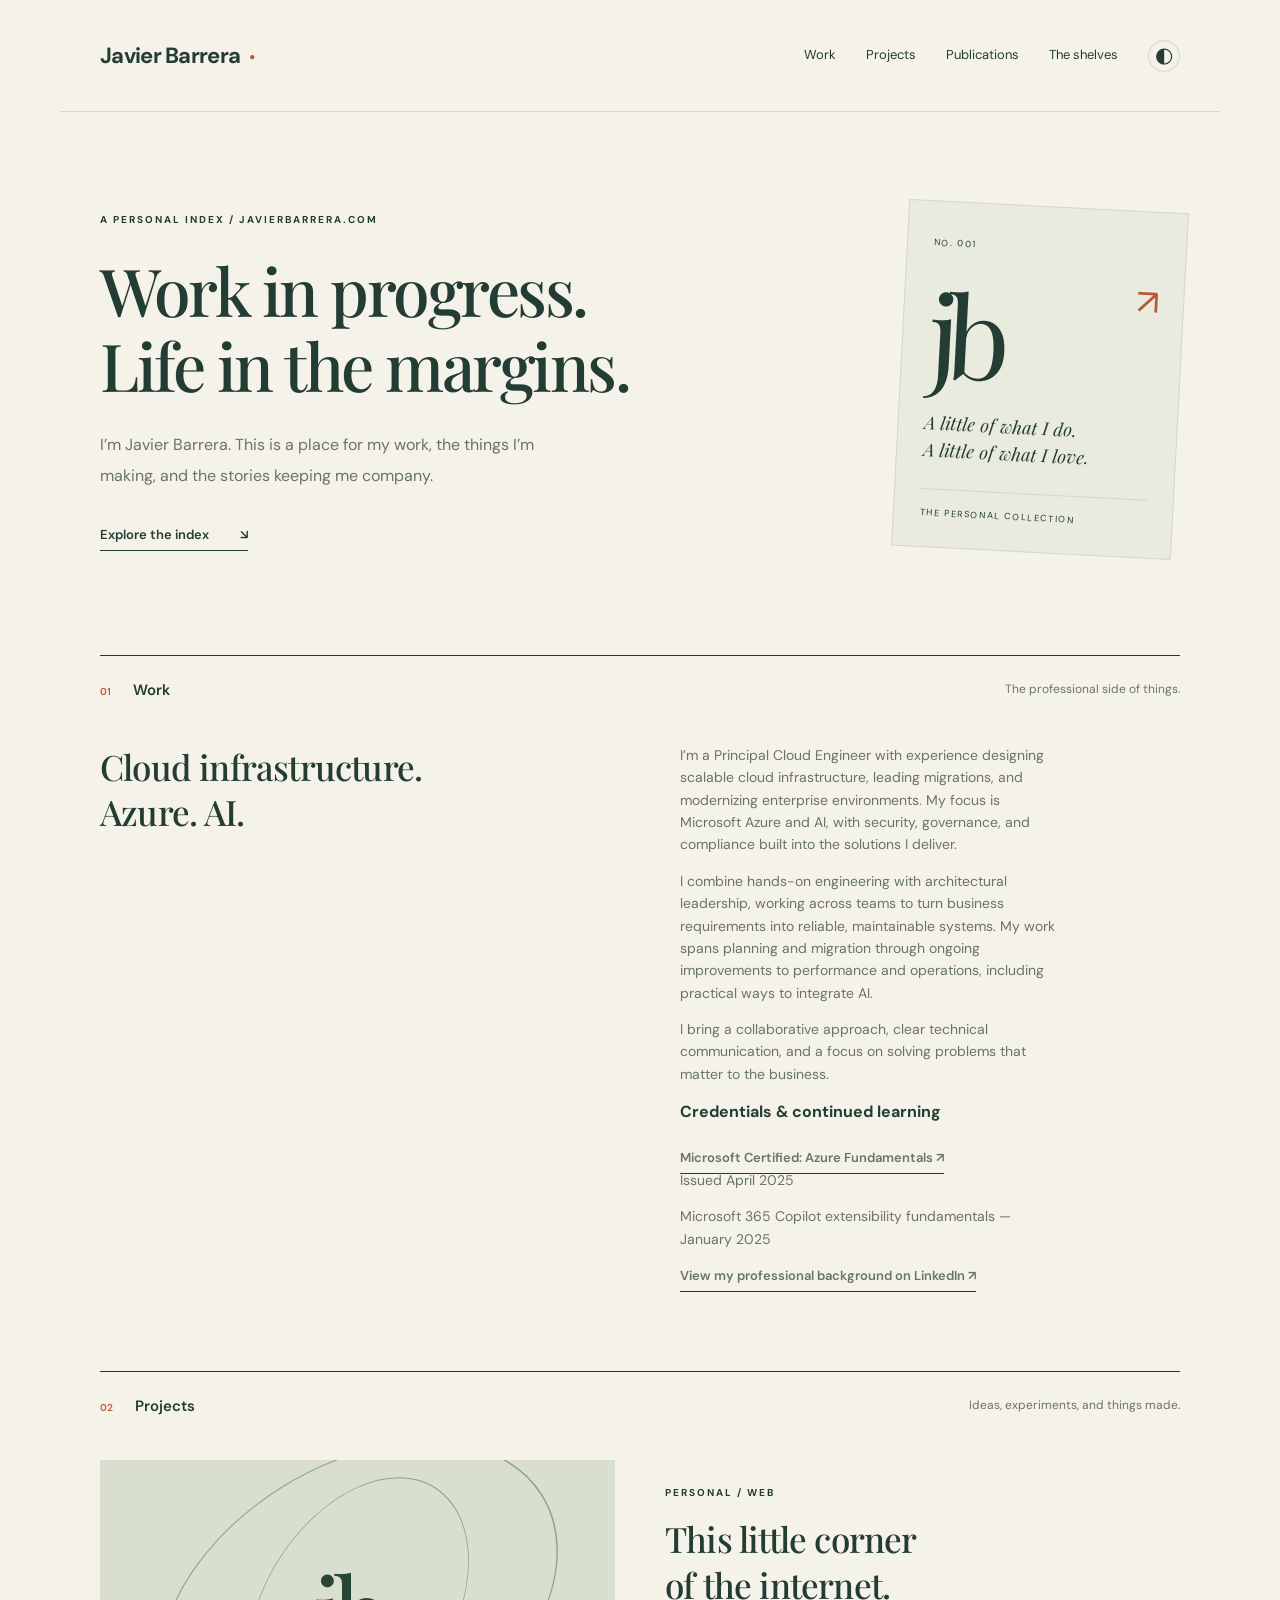
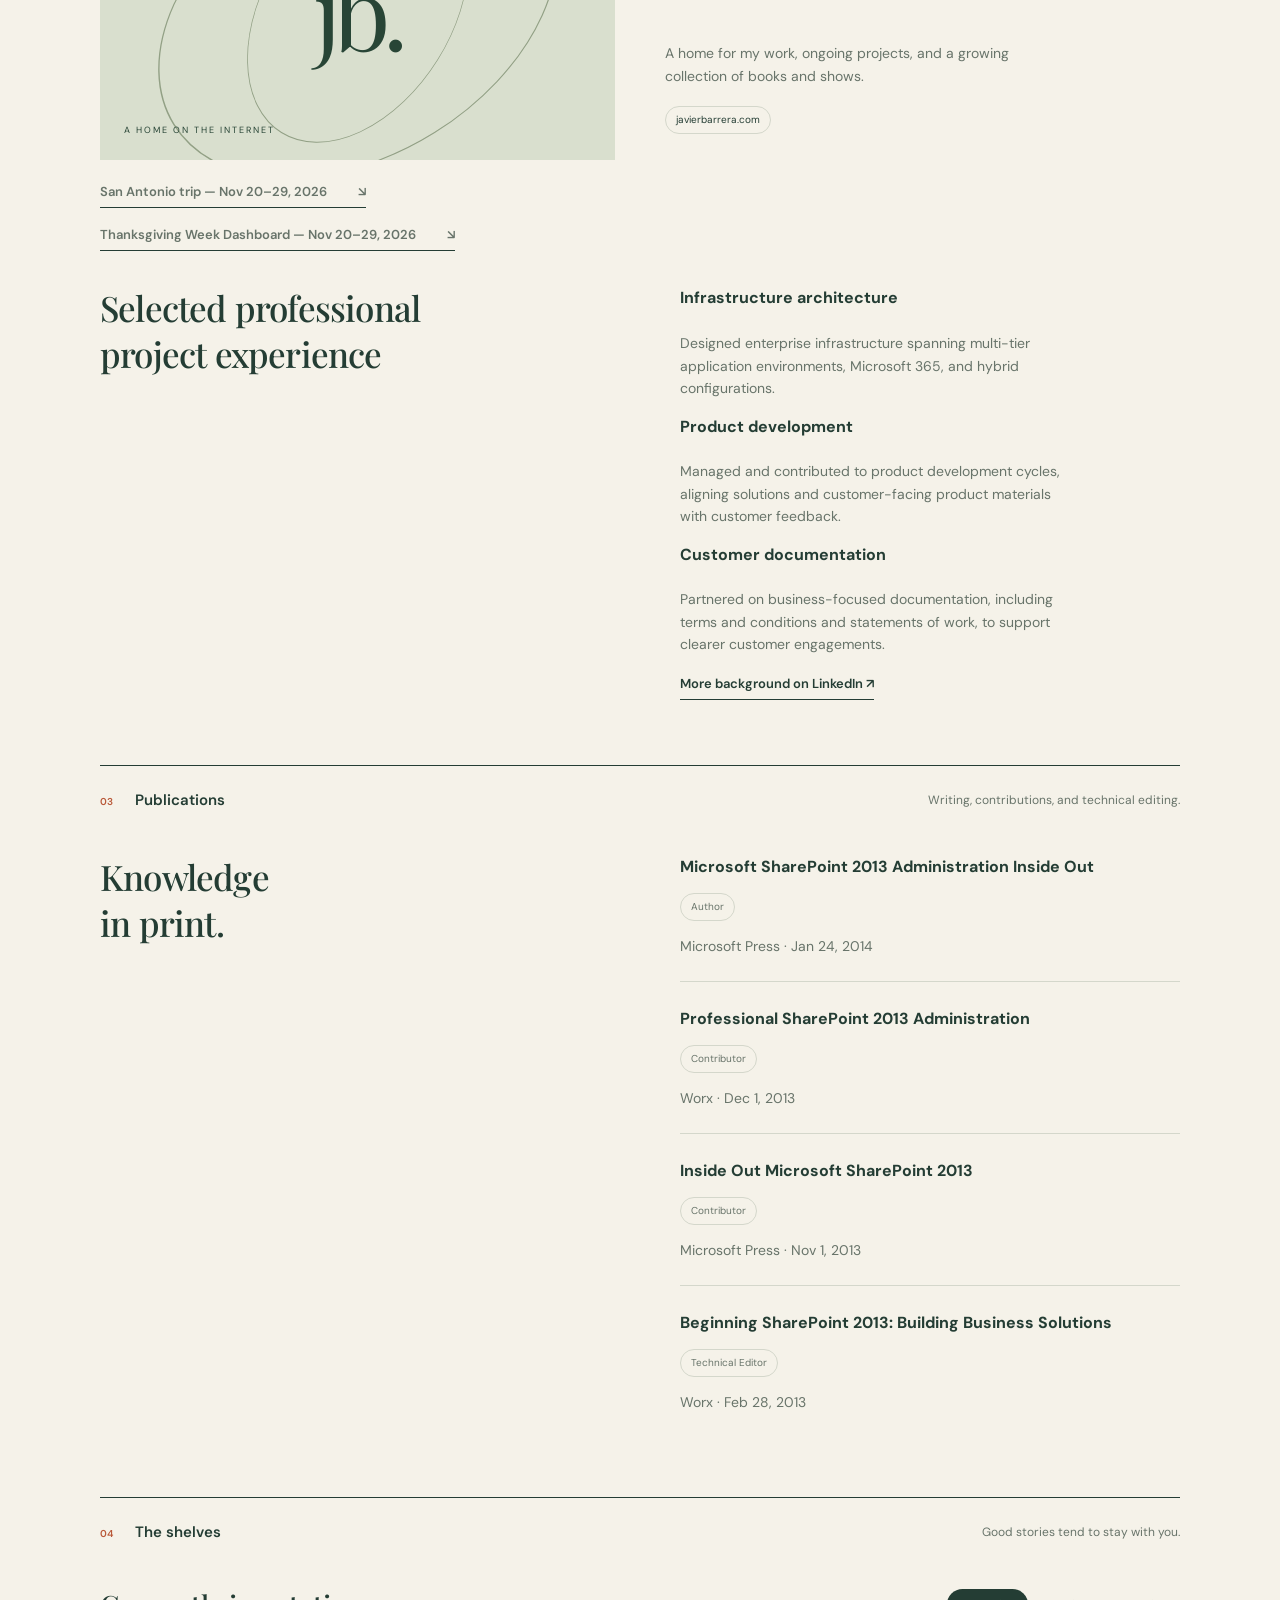
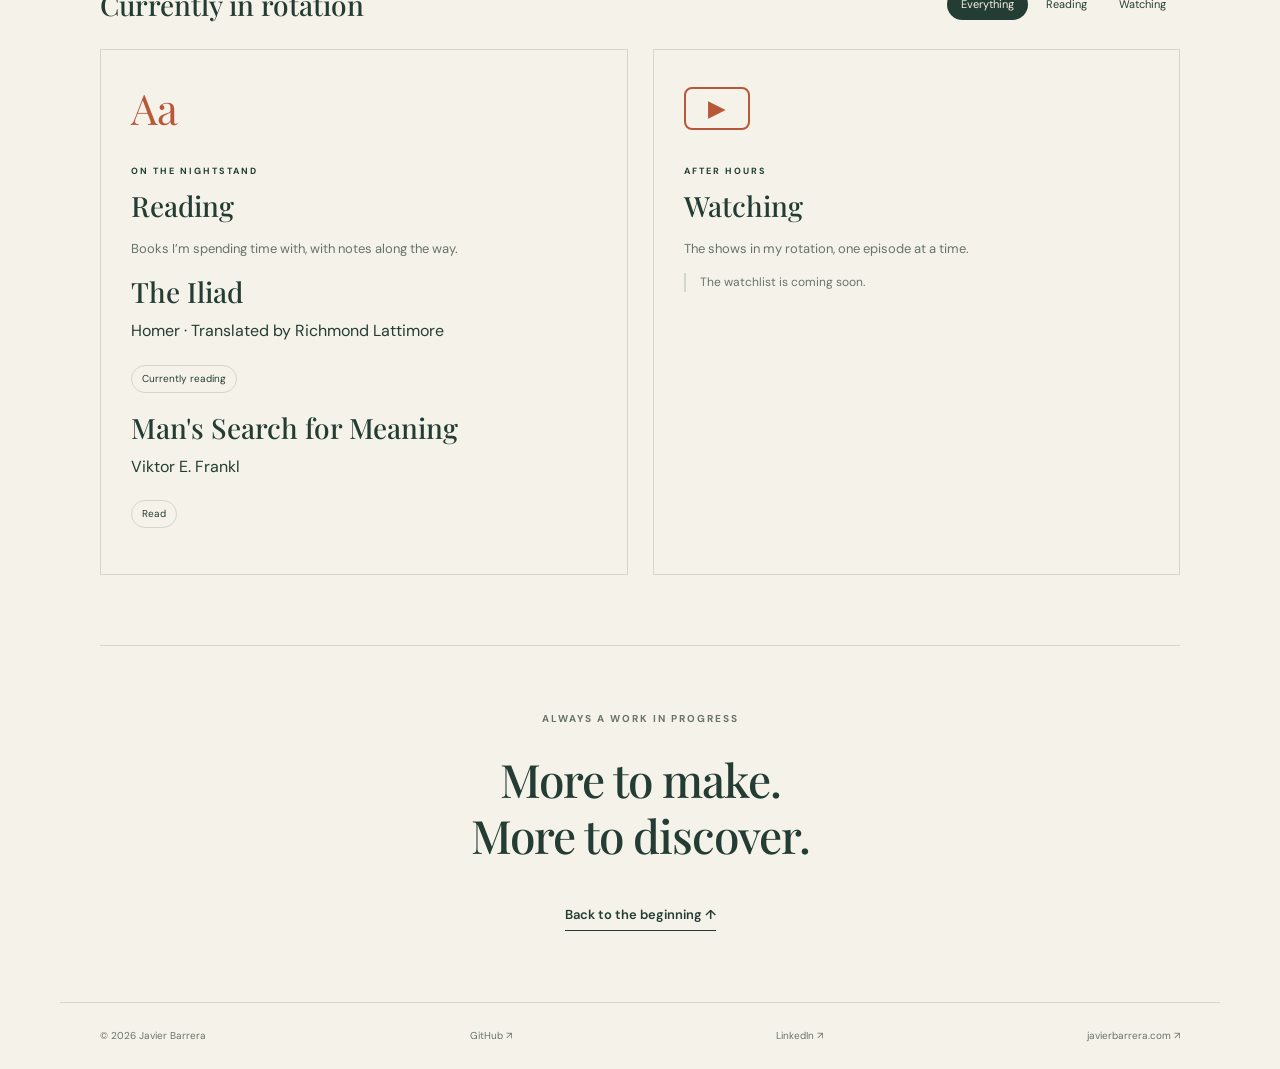
==== commit 3ae3b179: "Restore San Antonio trip guide link on homepage only" ====
--- a/index.html
+++ b/index.html
@@ -16,7 +16,7 @@
   <main id="main" class="wrap">
     <section class="hero" aria-labelledby="intro"><div><p class="eyebrow">A PERSONAL INDEX / JAVIERBARRERA.COM</p><h1 id="intro">Work in progress.<br>Life in the margins.</h1><p class="intro">I’m Javier Barrera. This is a place for my work, the things I’m making, and the stories keeping me company.</p><a class="text-link" href="#projects">Explore the index <span aria-hidden="true">↘</span></a></div><aside class="note"><span class="note-number">NO. 001</span><div class="monogram" aria-hidden="true">jb<span>↗</span></div><p>A little of what I do.<br>A little of what I love.</p><span class="note-bottom">THE PERSONAL COLLECTION</span></aside></section>
     <section id="work" class="section"><div class="section-top"><h2><span>01</span> Work</h2><p>The professional side of things.</p></div><div class="work-body"><h3>Cloud infrastructure.<br>Azure. AI.</h3><div><p>I’m a Principal Cloud Engineer with experience designing scalable cloud infrastructure, leading migrations, and modernizing enterprise environments. My focus is Microsoft Azure and AI, with security, governance, and compliance built into the solutions I deliver.</p><p>I combine hands-on engineering with architectural leadership, working across teams to turn business requirements into reliable, maintainable systems. My work spans planning and migration through ongoing improvements to performance and operations, including practical ways to integrate AI.</p><p>I bring a collaborative approach, clear technical communication, and a focus on solving problems that matter to the business.</p><h4>Credentials &amp; continued learning</h4><p><a class="text-link" href="https://learn.microsoft.com/api/credentials/share/en-us/JavierBarrera-0993/6BFBD1C9FB8B101A">Microsoft Certified: Azure Fundamentals ↗</a><br>Issued April 2025</p><p>Microsoft 365 Copilot extensibility fundamentals — January 2025</p><p><a class="text-link" href="https://www.linkedin.com/in/javierbarrera/">View my professional background on LinkedIn ↗</a></p></div></div></section>
-    <section id="projects" class="section"><div class="section-top"><h2><span>02</span> Projects</h2><p>Ideas, experiments, and things made.</p></div><article class="project"><div class="project-art" aria-hidden="true"><span class="orbit one"></span><span class="orbit two"></span><span class="project-letter">jb.</span><span class="art-caption">A HOME ON THE INTERNET</span></div><div class="project-copy"><p class="eyebrow">PERSONAL / WEB</p><h3>This little corner<br>of the internet.</h3><p>A home for my work, ongoing projects, and a growing collection of books and shows.</p><span class="tag">javierbarrera.com</span></div></article><p class="small-note"><a class="text-link" href="san-antonio-dashboard.html">Thanksgiving Week Dashboard — Nov 20–29, 2026 <span aria-hidden="true">↘</span></a></p><div class="work-body" style="margin-top:40px"><h3>Selected professional<br>project experience</h3><div><h4>Infrastructure architecture</h4><p>Designed enterprise infrastructure spanning multi-tier application environments, Microsoft 365, and hybrid configurations.</p><h4>Product development</h4><p>Managed and contributed to product development cycles, aligning solutions and customer-facing product materials with customer feedback.</p><h4>Customer documentation</h4><p>Partnered on business-focused documentation, including terms and conditions and statements of work, to support clearer customer engagements.</p><a class="text-link" href="https://www.linkedin.com/in/javierbarrera/">More background on LinkedIn ↗</a></div></div></section>
+    <section id="projects" class="section"><div class="section-top"><h2><span>02</span> Projects</h2><p>Ideas, experiments, and things made.</p></div><article class="project"><div class="project-art" aria-hidden="true"><span class="orbit one"></span><span class="orbit two"></span><span class="project-letter">jb.</span><span class="art-caption">A HOME ON THE INTERNET</span></div><div class="project-copy"><p class="eyebrow">PERSONAL / WEB</p><h3>This little corner<br>of the internet.</h3><p>A home for my work, ongoing projects, and a growing collection of books and shows.</p><span class="tag">javierbarrera.com</span></div></article><p class="small-note"><a class="text-link" href="san-antonio-trip.html">San Antonio trip — Nov 20–29, 2026 <span aria-hidden="true">↘</span></a></p><p class="small-note"><a class="text-link" href="san-antonio-dashboard.html">Thanksgiving Week Dashboard — Nov 20–29, 2026 <span aria-hidden="true">↘</span></a></p><div class="work-body" style="margin-top:40px"><h3>Selected professional<br>project experience</h3><div><h4>Infrastructure architecture</h4><p>Designed enterprise infrastructure spanning multi-tier application environments, Microsoft 365, and hybrid configurations.</p><h4>Product development</h4><p>Managed and contributed to product development cycles, aligning solutions and customer-facing product materials with customer feedback.</p><h4>Customer documentation</h4><p>Partnered on business-focused documentation, including terms and conditions and statements of work, to support clearer customer engagements.</p><a class="text-link" href="https://www.linkedin.com/in/javierbarrera/">More background on LinkedIn ↗</a></div></div></section>
     <section id="publications" class="section"><div class="section-top"><h2><span>03</span> Publications</h2><p>Writing, contributions, and technical editing.</p></div><div class="work-body"><h3>Knowledge<br>in print.</h3><div><article><h4 style="margin-bottom:8px">Microsoft SharePoint 2013 Administration Inside Out</h4><p><span class="tag">Author</span></p><p>Microsoft Press · <time datetime="2014-01-24">Jan 24, 2014</time></p></article><hr style="border:0;border-top:1px solid var(--line);margin:24px 0"><article><h4 style="margin-bottom:8px">Professional SharePoint 2013 Administration</h4><p><span class="tag">Contributor</span></p><p>Worx · <time datetime="2013-12-01">Dec 1, 2013</time></p></article><hr style="border:0;border-top:1px solid var(--line);margin:24px 0"><article><h4 style="margin-bottom:8px">Inside Out Microsoft SharePoint 2013</h4><p><span class="tag">Contributor</span></p><p>Microsoft Press · <time datetime="2013-11-01">Nov 1, 2013</time></p></article><hr style="border:0;border-top:1px solid var(--line);margin:24px 0"><article><h4 style="margin-bottom:8px">Beginning SharePoint 2013: Building Business Solutions</h4><p><span class="tag">Technical Editor</span></p><p>Worx · <time datetime="2013-02-28">Feb 28, 2013</time></p></article></div></div></section>
     <section id="shelves" class="section"><div class="section-top"><h2><span>04</span> The shelves</h2><p>Good stories tend to stay with you.</p></div><div class="shelf-heading"><h3>Currently in rotation</h3><div class="filters" role="group" aria-label="Filter shelves"><button type="button" class="active" data-filter="all" aria-pressed="true">Everything</button><button type="button" data-filter="reading" aria-pressed="false">Reading</button><button type="button" data-filter="watching" aria-pressed="false">Watching</button></div></div><div class="shelves"><article class="shelf" data-kind="reading"><div class="shelf-icon" aria-hidden="true">Aa</div><p class="eyebrow">ON THE NIGHTSTAND</p><h4>Reading</h4><p>Books I’m spending time with, with notes along the way.</p><article><h4 style="margin-bottom:8px">The Iliad</h4><p>Homer · Translated by Richmond Lattimore</p><p><span class="tag">Currently reading</span></p></article><article><h4 style="margin-bottom:8px">Man's Search for Meaning</h4><p>Viktor E. Frankl</p><p><span class="tag">Read</span></p></article></article><article class="shelf" data-kind="watching"><div class="shelf-icon screen" aria-hidden="true">▶</div><p class="eyebrow">AFTER HOURS</p><h4>Watching</h4><p>The shows in my rotation, one episode at a time.</p><p class="pending">The watchlist is coming soon.</p></article></div></section>
     <section class="closing"><p class="eyebrow">ALWAYS A WORK IN PROGRESS</p><h2>More to make.<br>More to discover.</h2><a class="text-link" href="#main">Back to the beginning ↑</a></section>
